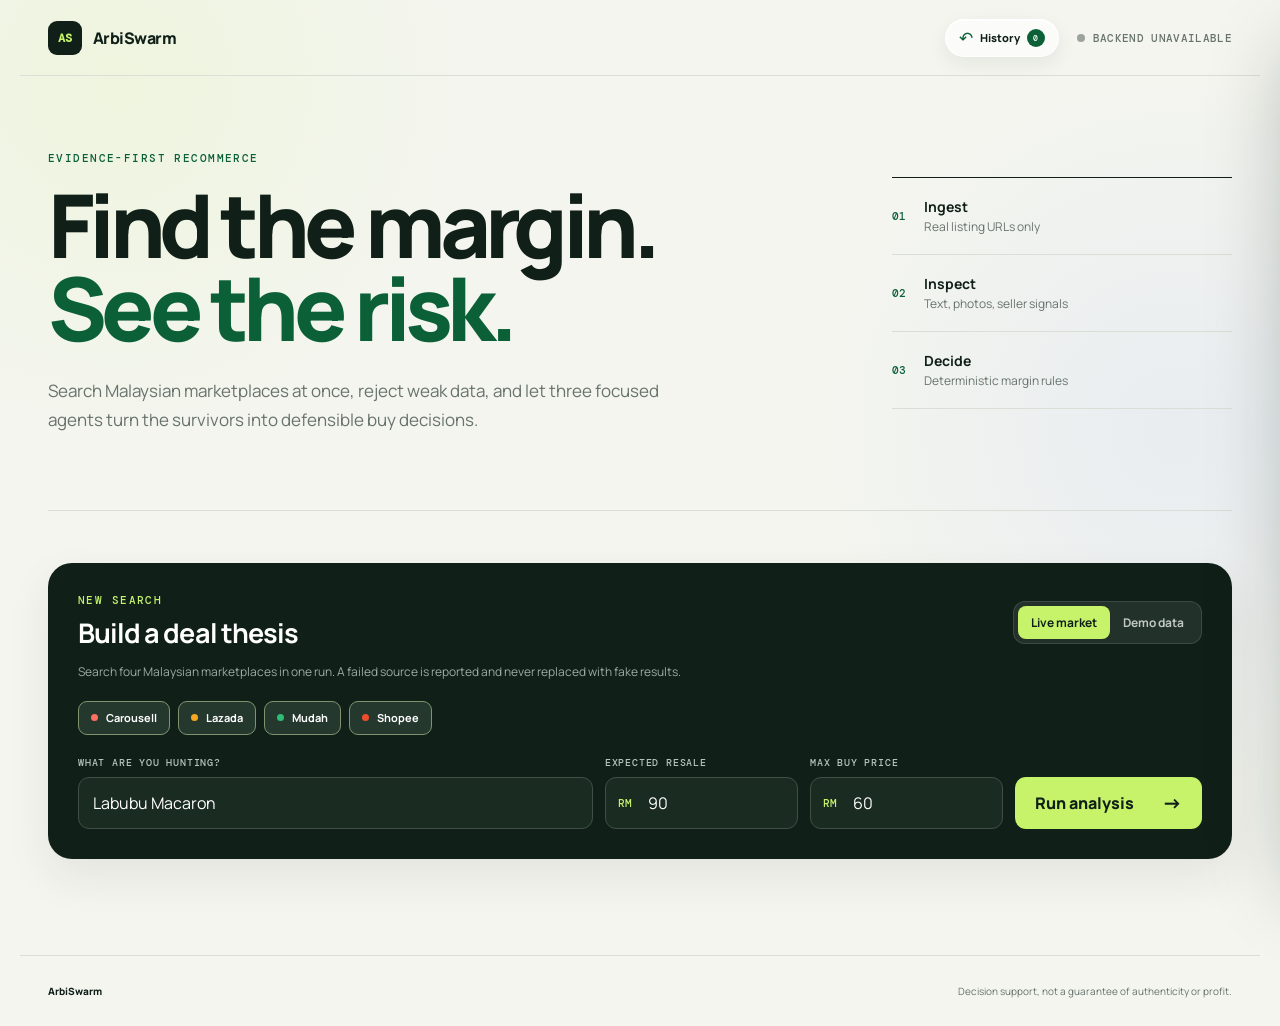
==== static/index.html @ 0cae234c "UPDATE" ====
<!doctype html>
<html lang="en">
<head>
  <meta charset="utf-8">
  <meta name="viewport" content="width=device-width, initial-scale=1">
  <meta name="description" content="Evidence-first Malaysian marketplace arbitrage analysis.">
  <title>ArbiSwarm — Deal intelligence</title>
  <link rel="stylesheet" href="/static/style.css">
</head>
<body>
  <header class="topbar">
    <a class="brand" href="/" aria-label="ArbiSwarm home">
      <span class="brand-mark" aria-hidden="true">AS</span>
      <span>ArbiSwarm</span>
    </a>
    <div class="topbar-actions">
      <button id="historyBtn" class="history-button" type="button" aria-controls="historyDrawer" aria-expanded="false">
        <span class="history-icon" aria-hidden="true">↶</span>
        History
        <b id="historyCount" hidden>0</b>
      </button>
      <div class="system-state" id="systemState">
        <span class="state-dot"></span>
        <span>Checking system</span>
      </div>
    </div>
  </header>

  <main>
    <section class="hero">
      <div class="hero-copy">
        <p class="eyebrow">EVIDENCE-FIRST RECOMMERCE</p>
        <h1>Find the margin.<br><span>See the risk.</span></h1>
        <p class="hero-text">Search Malaysian marketplaces at once, reject weak data, and let three focused agents turn the survivors into defensible buy decisions.</p>
      </div>
      <ol class="pipeline" aria-label="Analysis pipeline">
        <li><span>01</span><div><strong>Ingest</strong><small>Real listing URLs only</small></div></li>
        <li><span>02</span><div><strong>Inspect</strong><small>Text, photos, seller signals</small></div></li>
        <li><span>03</span><div><strong>Decide</strong><small>Deterministic margin rules</small></div></li>
      </ol>
    </section>

    <section class="search-shell" aria-labelledby="searchTitle">
      <div class="search-heading">
        <div>
          <p class="section-label">NEW SEARCH</p>
          <h2 id="searchTitle">Build a deal thesis</h2>
        </div>
        <div class="source-switch" role="radiogroup" aria-label="Data source">
          <label><input type="radio" name="sourceMode" value="live" checked><span>Live market</span></label>
          <label><input type="radio" name="sourceMode" value="demo"><span>Demo data</span></label>
        </div>
      </div>

      <p id="sourceNote" class="source-note">Search four Malaysian marketplaces in one run. A failed source is reported and never replaced with fake results.</p>

      <div id="marketplacePicker" class="marketplace-picker" aria-label="Marketplaces to search">
        <label><input type="checkbox" name="marketplace" value="carousell" checked><span><i class="market-dot carousell"></i>Carousell</span></label>
        <label><input type="checkbox" name="marketplace" value="lazada" checked><span><i class="market-dot lazada"></i>Lazada</span></label>
        <label><input type="checkbox" name="marketplace" value="mudah" checked><span><i class="market-dot mudah"></i>Mudah</span></label>
        <label><input type="checkbox" name="marketplace" value="shopee" checked><span><i class="market-dot shopee"></i>Shopee</span></label>
      </div>

      <form id="searchForm" class="search-form">
        <label class="field field-query">
          <span>What are you hunting?</span>
          <input id="query" name="query" type="search" value="Labubu Macaron" placeholder="e.g. Sony WH-1000XM5" minlength="2" maxlength="120" required autocomplete="off">
        </label>
        <label class="field">
          <span>Expected resale</span>
          <div class="money-input"><b>RM</b><input id="resale" name="resale" type="number" value="90" min="1" step="1" required></div>
        </label>
        <label class="field">
          <span>Max buy price</span>
          <div class="money-input"><b>RM</b><input id="maxPrice" name="maxPrice" type="number" value="60" min="1" step="1"></div>
        </label>
        <button id="startBtn" class="primary-button" type="submit">
          <span>Run analysis</span><i aria-hidden="true">→</i>
        </button>
      </form>
    </section>

    <section id="runPanel" class="run-panel" hidden aria-live="polite">
      <div class="run-copy">
        <span class="loader" aria-hidden="true"></span>
        <div><strong id="runTitle">Searching the market</strong><p id="runText">Verifying listing sources before analysis.</p></div>
      </div>
      <div class="run-track"><span id="runProgress"></span></div>
    </section>

    <section id="errorPanel" class="error-panel" hidden role="alert">
      <div><span class="error-icon">!</span></div>
      <div><strong id="errorTitle">Search could not run</strong><p id="errorText"></p></div>
      <button id="useDemoBtn" type="button">Try demo data</button>
    </section>

    <section id="sourceWarnings" class="source-warnings" hidden aria-live="polite">
      <strong>Some marketplaces could not be searched</strong>
      <ul id="sourceWarningList"></ul>
    </section>

    <section id="summary" class="summary" hidden aria-label="Search summary">
      <article><small>SOURCE RESULTS</small><strong id="totalMetric">0</strong></article>
      <article><small>ANALYZED</small><strong id="keptMetric">0</strong></article>
      <article><small>BUY SIGNALS</small><strong id="buyMetric">0</strong></article>
      <article><small>BEST PROFIT</small><strong id="profitMetric">—</strong></article>
    </section>

    <section id="resultsSection" class="results-section" hidden>
      <div class="results-heading">
        <div><p class="section-label">SWARM OUTPUT</p><h2 id="resultsTitle">Decision queue</h2></div>
        <p id="resultsMeta"></p>
      </div>
      <div id="results" class="results-grid"></div>
      <details id="discardedPanel" class="discarded" hidden>
        <summary><span id="discardedCount">0 listings filtered out</span><i>View reasons</i></summary>
        <ul id="discardedList"></ul>
      </details>
    </section>
  </main>

  <div id="historyScrim" class="history-scrim" hidden></div>
  <aside id="historyDrawer" class="history-drawer" aria-hidden="true" aria-labelledby="historyTitle" inert>
    <div class="history-header">
      <div>
        <p class="section-label">LOCAL SNAPSHOTS</p>
        <h2 id="historyTitle">Search history</h2>
      </div>
      <button id="closeHistoryBtn" class="icon-button" type="button" aria-label="Close history">×</button>
    </div>
    <p class="history-intro">Open a saved analysis instantly. No marketplace request or AI call is made.</p>
    <div id="historyList" class="history-list"></div>
    <div id="historyEmpty" class="history-empty">
      <span aria-hidden="true">↶</span>
      <strong>No saved searches yet</strong>
      <p>Your successful analyses will appear here.</p>
    </div>
    <button id="clearHistoryBtn" class="clear-history" type="button" hidden>Clear all history</button>
  </aside>

  <div id="toast" class="toast" role="status" aria-live="polite" hidden></div>

  <footer><span>ArbiSwarm</span><p>Decision support, not a guarantee of authenticity or profit.</p></footer>
  <script src="/static/app.js"></script>
</body>
</html>
---- static/style.css ----
@import url('https://fonts.googleapis.com/css2?family=DM+Mono:wght@400;500&family=Manrope:wght@400;500;600;700;800&display=swap');

:root {
  --ink: #102018;
  --muted: #67736c;
  --paper: #f4f5ef;
  --surface: #fcfdf8;
  --line: #d9ded7;
  --green: #0b6038;
  --green-soft: #dff2e6;
  --acid: #c7f36b;
  --red: #ad342b;
  --red-soft: #f6e5e1;
  --amber: #8a5a00;
  --shadow: 0 18px 45px rgba(21, 39, 29, .08);
  --sans: "Manrope", system-ui, sans-serif;
  --mono: "DM Mono", ui-monospace, monospace;
}

* { box-sizing: border-box; }
html { scroll-behavior: smooth; }
body { margin: 0; background: radial-gradient(circle at 9% 8%, rgba(199,243,107,.13), transparent 24%), radial-gradient(circle at 92% 42%, rgba(91,137,255,.08), transparent 27%), var(--paper); color: var(--ink); font-family: var(--sans); -webkit-font-smoothing: antialiased; }
button, input { font: inherit; }
button, a { -webkit-tap-highlight-color: transparent; }

.topbar { height: 76px; max-width: 1240px; margin: auto; padding: 0 28px; display: flex; align-items: center; justify-content: space-between; border-bottom: 1px solid var(--line); }
.brand { color: var(--ink); text-decoration: none; font-weight: 800; letter-spacing: -.035em; display: flex; align-items: center; gap: 11px; }
.brand-mark { width: 34px; height: 34px; border-radius: 9px; display: grid; place-items: center; background: var(--ink); color: var(--acid); font-family: var(--mono); font-size: 12px; letter-spacing: -.04em; }
.topbar-actions { display: flex; align-items: center; gap: 18px; }
.history-button { display: flex; align-items: center; gap: 7px; border: 1px solid rgba(255,255,255,.85); background: rgba(255,255,255,.64); color: var(--ink); border-radius: 999px; min-height: 38px; padding: 0 13px; font-size: 11px; font-weight: 800; cursor: pointer; box-shadow: inset 0 1px 0 white, 0 7px 20px rgba(16,32,24,.07); backdrop-filter: blur(18px) saturate(160%); transition: border-color .16s ease, transform .16s ease; }
.history-button:hover { border-color: #9eaaa1; transform: translateY(-1px); }
.history-icon { font: 500 17px var(--mono); color: var(--green); }
.history-button b { min-width: 18px; height: 18px; padding: 0 5px; display: grid; place-items: center; border-radius: 99px; background: var(--green); color: white; font: 500 8px var(--mono); }
.system-state { display: flex; align-items: center; gap: 8px; color: var(--muted); font: 500 11px var(--mono); letter-spacing: .03em; text-transform: uppercase; }
.state-dot { width: 8px; height: 8px; border-radius: 50%; background: #9ca29e; }
.system-state.online .state-dot { background: #39a965; box-shadow: 0 0 0 4px rgba(57,169,101,.12); }

main { max-width: 1240px; margin: auto; padding: 0 28px 96px; }
.hero { min-height: 435px; display: grid; grid-template-columns: minmax(0, 1.4fr) minmax(340px, .6fr); gap: 70px; align-items: center; border-bottom: 1px solid var(--line); }
.eyebrow, .section-label { color: var(--green); font: 500 11px var(--mono); letter-spacing: .13em; margin: 0 0 18px; }
.hero h1 { font-size: clamp(52px, 7vw, 88px); line-height: .94; letter-spacing: -.065em; margin: 0; font-weight: 800; }
.hero h1 span { color: var(--green); }
.hero-text { color: var(--muted); font-size: 17px; line-height: 1.7; max-width: 640px; margin: 28px 0 0; }
.pipeline { list-style: none; padding: 0; margin: 0; border-top: 1px solid var(--ink); }
.pipeline li { display: flex; gap: 18px; align-items: center; padding: 19px 0; border-bottom: 1px solid var(--line); }
.pipeline li > span { color: var(--green); font: 500 11px var(--mono); }
.pipeline strong, .pipeline small { display: block; }
.pipeline strong { font-size: 14px; }
.pipeline small { color: var(--muted); margin-top: 2px; font-size: 12px; }

.search-shell { margin: 52px 0 0; background: var(--ink); color: white; border-radius: 24px; padding: 30px; box-shadow: var(--shadow); }
.search-heading { display: flex; align-items: center; justify-content: space-between; gap: 24px; }
.search-heading h2, .results-heading h2 { font-size: 27px; margin: 0; letter-spacing: -.035em; }
.search-heading .section-label { color: var(--acid); margin-bottom: 7px; }
.source-switch { display: inline-flex; padding: 4px; background: rgba(255,255,255,.08); border: 1px solid rgba(255,255,255,.12); border-radius: 12px; }
.source-switch label { cursor: pointer; }
.source-switch input { position: absolute; opacity: 0; }
.source-switch span { display: block; padding: 8px 13px; border-radius: 8px; color: #bfc8c2; font-size: 12px; font-weight: 700; }
.source-switch input:checked + span { color: var(--ink); background: var(--acid); }
.source-note { color: #9eaaa3; font-size: 12px; line-height: 1.55; max-width: 760px; margin: 12px 0 23px; }
.marketplace-picker { display: flex; flex-wrap: wrap; gap: 8px; margin: -4px 0 21px; }
.marketplace-picker[hidden] { display: none; }
.marketplace-picker label { cursor: pointer; }
.marketplace-picker input { position: absolute; opacity: 0; }
.marketplace-picker span { display: flex; align-items: center; gap: 8px; min-height: 34px; padding: 0 12px; border: 1px solid #405047; border-radius: 9px; color: #92a198; font-size: 11px; font-weight: 700; transition: .16s ease; }
.marketplace-picker input:checked + span { color: white; border-color: #7f936e; background: #24382d; }
.market-dot { width: 7px; height: 7px; border-radius: 50%; background: #778279; }
.marketplace-picker input:checked + span .carousell { background: #ff6f61; }
.marketplace-picker input:checked + span .lazada { background: #f5a623; }
.marketplace-picker input:checked + span .mudah { background: #2ebd77; }
.marketplace-picker input:checked + span .shopee { background: #ee4d2d; }
.search-form { display: grid; grid-template-columns: minmax(250px, 2fr) minmax(150px, .75fr) minmax(150px, .75fr) auto; gap: 12px; align-items: end; }
.field { display: grid; gap: 8px; }
.field > span { color: #b9c3bd; font: 500 10px var(--mono); letter-spacing: .08em; text-transform: uppercase; }
.field input { width: 100%; height: 52px; border: 1px solid #405047; border-radius: 11px; background: #1a2b22; color: white; padding: 0 14px; outline: none; transition: .18s ease; }
.field input:focus { border-color: var(--acid); box-shadow: 0 0 0 3px rgba(199,243,107,.12); }
.field input::placeholder { color: #718078; }
.money-input { position: relative; }
.money-input b { position: absolute; left: 13px; top: 50%; transform: translateY(-50%); font: 500 11px var(--mono); color: var(--acid); }
.money-input input { padding-left: 42px; }
.primary-button { height: 52px; padding: 0 20px; border: 0; border-radius: 11px; background: var(--acid); color: var(--ink); font-weight: 800; cursor: pointer; display: flex; align-items: center; gap: 28px; white-space: nowrap; transition: transform .16s ease, background .16s ease; }
.primary-button:hover { background: #d4ff7a; transform: translateY(-1px); }
.primary-button:disabled { opacity: .55; cursor: wait; transform: none; }
.primary-button i { font-size: 20px; font-style: normal; }

.run-panel, .error-panel { margin-top: 18px; border-radius: 16px; }
.run-panel { background: var(--surface); border: 1px solid var(--line); padding: 20px 22px 0; overflow: hidden; }
.run-copy { display: flex; align-items: center; gap: 14px; }
.run-copy strong { font-size: 14px; }
.run-copy p { margin: 3px 0 15px; color: var(--muted); font-size: 12px; }
.loader { width: 17px; height: 17px; border: 2px solid var(--line); border-top-color: var(--green); border-radius: 50%; animation: spin .75s linear infinite; }
.run-track { height: 3px; background: #e7eae4; margin: 0 -22px; }
.run-track span { height: 100%; width: 10%; display: block; background: var(--green); transition: width .45s ease; }
@keyframes spin { to { transform: rotate(360deg); } }
.error-panel { display: grid; grid-template-columns: auto 1fr auto; gap: 15px; align-items: center; padding: 20px; border: 1px solid #e7bdb5; background: var(--red-soft); }
.error-panel[hidden], .run-panel[hidden], .summary[hidden], .results-section[hidden], .discarded[hidden] { display: none; }
.error-icon { width: 29px; height: 29px; display: grid; place-items: center; border-radius: 50%; background: var(--red); color: white; font-weight: 800; }
.error-panel strong { color: #78251e; font-size: 14px; }
.error-panel p { margin: 3px 0 0; color: #86534e; font-size: 12px; line-height: 1.5; }
.error-panel button { border: 1px solid #bf7169; background: transparent; border-radius: 9px; padding: 9px 12px; color: #78251e; font-size: 11px; font-weight: 800; cursor: pointer; }
.source-warnings { margin-top: 14px; padding: 15px 18px; border: 1px solid #e5d29c; background: #faf3df; border-radius: 12px; color: #684b0c; }
.source-warnings[hidden] { display: none; }
.source-warnings strong { font-size: 11px; }
.source-warnings ul { margin: 7px 0 0; padding-left: 18px; font-size: 10px; line-height: 1.6; }

.summary { scroll-margin-top: 20px; margin: 44px 0 0; display: grid; grid-template-columns: repeat(4, 1fr); border: 1px solid var(--line); border-radius: 18px; background: var(--surface); overflow: hidden; }
.summary article { padding: 23px 25px; border-right: 1px solid var(--line); }
.summary article:last-child { border: 0; }
.summary small { display: block; color: var(--muted); font: 500 9px var(--mono); letter-spacing: .1em; }
.summary strong { display: block; margin-top: 7px; font-size: 26px; letter-spacing: -.04em; }

.results-section { margin-top: 54px; }
.results-heading { display: flex; justify-content: space-between; align-items: end; margin-bottom: 21px; }
.results-heading .section-label { margin-bottom: 7px; }
.results-heading > p { color: var(--muted); font: 400 11px var(--mono); }
.results-grid { display: grid; grid-template-columns: repeat(2, minmax(0, 1fr)); align-items: stretch; gap: 22px; }
.deal-card { --market: #617069; --market-dark: #334139; --market-soft: #f8faf7; --market-deep: #16221b; --market-glow: rgba(97,112,105,.08); position: relative; isolation: isolate; display: flex; flex-direction: column; min-width: 0; border: 1px solid rgba(255,255,255,.9); background: rgba(250,252,248,.88); border-radius: 30px; overflow: hidden; box-shadow: inset 0 1px 0 white, 0 18px 48px rgba(16,32,24,.09), 0 3px 10px var(--market-glow); backdrop-filter: blur(22px) saturate(140%); opacity: 0; animation: reveal .45s cubic-bezier(.16,1,.3,1) var(--delay) forwards; }
.deal-card::before { content: ""; position: absolute; z-index: -1; width: 270px; height: 270px; right: -125px; top: 140px; border-radius: 50%; background: var(--market); opacity: .055; filter: blur(24px); }
.deal-card.market-carousell { --market: #ff5a5f; --market-dark: #9f2f35; --market-soft: #fff9f8; --market-deep: #7b282d; --market-glow: rgba(255,90,95,.08); }
.deal-card.market-lazada { --market: #f7277a; --market-dark: #32156f; --market-soft: #faf8ff; --market-deep: #171b72; --market-glow: rgba(78,39,150,.09); }
.deal-card.market-mudah { --market: #00a651; --market-dark: #006a37; --market-soft: #f6fcf8; --market-deep: #075f37; --market-glow: rgba(0,166,81,.08); }
.deal-card.market-shopee { --market: #ee4d2d; --market-dark: #b92e15; --market-soft: #fff9f7; --market-deep: #a43620; --market-glow: rgba(238,77,45,.08); }
@keyframes reveal { from { opacity: 0; transform: translateY(12px); } to { opacity: 1; transform: none; } }
.deal-card.buy { box-shadow: inset 0 1px 0 white, 0 20px 52px rgba(16,32,24,.1), 0 3px 12px var(--market-glow); }
.deal-image { flex: 0 0 210px; height: 210px; position: relative; background: #dfe5de; overflow: hidden; }
.deal-image::after { content: ""; position: absolute; inset: auto 0 0; height: 48px; background: linear-gradient(transparent, rgba(10,20,15,.16)); pointer-events: none; }
.deal-image > img, .image-placeholder { width: 100%; height: 100%; object-fit: cover; }
.image-placeholder { display: grid; place-items: center; background: repeating-linear-gradient(135deg,#e9ece6 0,#e9ece6 12px,#e2e6df 12px,#e2e6df 24px); }
.image-placeholder span { width: 48px; height: 48px; display: grid; place-items: center; background: var(--ink); color: var(--acid); border-radius: 13px; font: 500 13px var(--mono); }
.source-badge { position: absolute; z-index: 1; top: 16px; left: 16px; min-width: 132px; background: rgba(255,255,255,.78); color: var(--ink); padding: 8px 10px 9px; border: 1px solid rgba(255,255,255,.9); border-radius: 16px; box-shadow: inset 0 1px 0 white, 0 8px 24px rgba(16,32,24,.13); backdrop-filter: blur(24px) saturate(170%); }
.source-badge small { display: block; margin: 0 0 4px; color: #69746e; font: 500 7px var(--mono); letter-spacing: .12em; }
.source-badge img { display: block; width: auto; height: 24px; max-width: 116px; object-fit: contain; object-position: left center; }
.deal-body { flex: 1; display: flex; flex-direction: column; padding: 24px; background: radial-gradient(circle at 100% 0, var(--market-glow), transparent 38%), linear-gradient(180deg, var(--market-soft), rgba(250,252,248,.96)); }
.deal-topline { display: flex; justify-content: space-between; align-items: center; gap: 10px; }
.decision, .risk { font: 500 9px var(--mono); letter-spacing: .08em; text-transform: uppercase; }
.decision.positive { color: var(--green); }
.decision.negative { color: var(--red); }
.risk { padding: 7px 10px; border-radius: 99px; border: 1px solid rgba(255,255,255,.62); box-shadow: inset 0 1px 0 rgba(255,255,255,.7); }
.risk-low { background: var(--green-soft); color: var(--green); }
.risk-medium { background: #f4ecd4; color: var(--amber); }
.risk-high { background: var(--red-soft); color: var(--red); }
.deal-card h3 { margin: 15px 0 6px; font-size: 19px; line-height: 1.3; letter-spacing: -.035em; }
.seller-line { color: var(--muted); margin: 0; font-size: 11px; white-space: nowrap; overflow: hidden; text-overflow: ellipsis; }
.seller-line b { color: var(--market-dark); }
.economics { display: grid; grid-template-columns: repeat(3, 1fr); gap: 9px; margin: 21px 0 18px; padding: 0; border: 0; }
.economics > div { padding: 13px; border: 1px solid rgba(16,32,24,.055); border-radius: 15px; background: rgba(255,255,255,.56); box-shadow: inset 0 1px 0 white, 0 6px 16px rgba(16,32,24,.035); backdrop-filter: blur(16px); }
.economics small, .agent-strip small, .negotiation small { display: block; color: var(--muted); font: 500 8px var(--mono); letter-spacing: .08em; }
.economics strong { display: block; font-size: 16px; margin-top: 5px; letter-spacing: -.025em; }
.gain { color: var(--green); }
.loss { color: var(--red); }
.reasoning { font-size: 12px; line-height: 1.6; color: #455149; min-height: 0; margin: 0; padding: 3px 1px 17px; border-bottom: 1px solid rgba(16,32,24,.08); background: transparent; }
.evidence { display: flex; flex-wrap: wrap; gap: 6px; margin-top: 13px; }
.evidence span { padding: 5px 7px; border-radius: 6px; background: #ecefe9; color: #526057; font-size: 9px; }
.agent-strip { display: grid; grid-template-columns: repeat(3,1fr); gap: 0; margin-top: 17px; padding: 14px; border: 1px solid rgba(16,32,24,.055); border-radius: 17px; background: rgba(255,255,255,.45); box-shadow: inset 0 1px 0 rgba(255,255,255,.9); backdrop-filter: blur(14px); }
.agent-strip div { min-width: 0; }
.agent-strip div + div { border-left: 1px solid rgba(16,32,24,.07); padding-left: 12px; }
.agent-strip small { color: var(--muted); }
.agent-strip strong { color: var(--ink); display: block; margin-top: 5px; font-size: 9px; white-space: nowrap; overflow: hidden; text-overflow: ellipsis; }
.negotiation { display: flex; justify-content: space-between; gap: 14px; align-items: center; background: color-mix(in srgb, var(--market-soft) 76%, white); border: 1px solid rgba(16,32,24,.055); border-left: 3px solid var(--market); border-radius: 17px; margin-top: 15px; padding: 14px; box-shadow: inset 0 1px 0 white; backdrop-filter: blur(14px); }
.negotiation p { margin: 5px 0 0; color: var(--market-dark); font-size: 11px; line-height: 1.45; }
.copy-button { border: 1px solid color-mix(in srgb, var(--market) 65%, white); background: rgba(255,255,255,.55); color: var(--market-dark); border-radius: 999px; padding: 8px 12px; font-size: 9px; font-weight: 800; cursor: pointer; }
.deal-actions { display: flex; justify-content: space-between; align-items: center; gap: 15px; margin-top: auto; padding-top: 18px; }
.deal-actions a { display: inline-flex; align-items: center; min-height: 35px; padding: 0 13px; border-radius: 999px; color: white; background: var(--market-deep); box-shadow: 0 8px 18px var(--market-glow); font-size: 10px; font-weight: 800; text-decoration: none; }
.deal-actions a:hover { text-decoration: underline; }
.deal-actions > span { color: var(--muted); font-size: 9px; }

.empty-state { grid-column: 1 / -1; text-align: center; padding: 64px 20px; border: 1px dashed #bec7bf; border-radius: 18px; }
.empty-state > span { display: inline-grid; place-items: center; width: 56px; height: 56px; border-radius: 50%; background: #e4e8e1; color: var(--muted); font: 500 17px var(--mono); }
.empty-state h3 { font-size: 19px; margin: 16px 0 5px; }
.empty-state p { color: var(--muted); font-size: 12px; }
.discarded { margin-top: 18px; border: 1px solid var(--line); background: var(--surface); border-radius: 13px; overflow: hidden; }
.discarded summary { list-style: none; cursor: pointer; padding: 15px 17px; display: flex; justify-content: space-between; font-size: 11px; font-weight: 700; }
.discarded summary::-webkit-details-marker { display: none; }
.discarded summary i { font-style: normal; color: var(--green); }
.discarded ul { list-style: none; padding: 0; margin: 0; border-top: 1px solid var(--line); }
.discarded li { display: flex; justify-content: space-between; gap: 20px; padding: 12px 17px; border-bottom: 1px solid var(--line); font-size: 10px; }
.discarded li:last-child { border: 0; }
.discarded li span { color: var(--muted); text-align: right; }

footer { max-width: 1240px; margin: 0 auto; padding: 28px; border-top: 1px solid var(--line); display: flex; justify-content: space-between; color: var(--muted); font-size: 10px; }
footer span { color: var(--ink); font-weight: 800; }
footer p { margin: 0; }

.history-scrim { position: fixed; inset: 0; z-index: 50; background: linear-gradient(90deg, rgba(7,17,12,.58), rgba(7,17,12,.24)); opacity: 0; transition: opacity .2s ease; backdrop-filter: blur(7px) saturate(120%); }
.history-scrim.visible { opacity: 1; }
.history-drawer { position: fixed; z-index: 51; top: 16px; right: 16px; bottom: 16px; width: min(480px, calc(100vw - 32px)); height: auto; padding: 28px; background: linear-gradient(145deg, rgba(255,255,255,.82), rgba(244,248,241,.7)); border: 1px solid rgba(255,255,255,.88); border-radius: 34px; box-shadow: inset 0 1px 0 white, -28px 18px 80px rgba(7,22,14,.25), 0 2px 10px rgba(7,22,14,.12); backdrop-filter: blur(34px) saturate(180%); transform: translateX(calc(100% + 40px)) scale(.98); transform-origin: right center; transition: transform .34s cubic-bezier(.16,1,.3,1); overflow-y: auto; }
.history-drawer.open { transform: translateX(0); }
.drawer-open { overflow: hidden; }
.history-header { display: flex; justify-content: space-between; gap: 20px; align-items: flex-start; }
.history-header .section-label { margin-bottom: 7px; }
.history-header h2 { margin: 0; font-size: 30px; letter-spacing: -.05em; }
.icon-button { width: 44px; height: 44px; border: 1px solid rgba(255,255,255,.92); border-radius: 50%; background: rgba(255,255,255,.62); color: var(--ink); box-shadow: inset 0 1px 0 white, 0 8px 22px rgba(16,32,24,.09); backdrop-filter: blur(16px); font-size: 25px; line-height: 1; cursor: pointer; }
.history-intro { margin: 18px 0 24px; padding: 13px 15px; color: #536159; font-size: 11px; line-height: 1.55; border-radius: 17px; background: rgba(255,255,255,.45); border: 1px solid rgba(255,255,255,.68); }
.history-list { display: grid; gap: 13px; }
.history-item { position: relative; overflow: hidden; width: 100%; padding: 18px; border: 1px solid rgba(255,255,255,.9); border-radius: 23px; background: linear-gradient(145deg, rgba(255,255,255,.76), rgba(238,246,239,.58)); color: var(--ink); text-align: left; cursor: pointer; box-shadow: inset 0 1px 0 white, 0 12px 28px rgba(16,32,24,.08); backdrop-filter: blur(18px) saturate(160%); transition: border-color .16s ease, transform .16s ease, box-shadow .16s ease; }
.history-item::after { content: ""; position: absolute; width: 90px; height: 90px; right: -38px; bottom: -48px; border-radius: 50%; background: var(--acid); opacity: .19; filter: blur(5px); }
.history-item:hover { border-color: rgba(125,165,138,.72); transform: translateY(-2px) scale(1.005); box-shadow: inset 0 1px 0 white, 0 16px 34px rgba(16,32,24,.11); }
.history-item span { display: flex; }
.history-item-top { justify-content: space-between; align-items: start; gap: 14px; }
.history-item-top strong { font-size: 13px; line-height: 1.35; }
.history-item-top time { flex: 0 0 auto; color: var(--muted); font: 400 8px var(--mono); }
.history-item-markets { margin-top: 8px; color: var(--green); font: 500 8px var(--mono); letter-spacing: .06em; text-transform: uppercase; }
.history-item-stats { align-items: center; gap: 6px; margin-top: 13px; }
.history-item-stats b { padding: 6px 8px; border: 1px solid rgba(255,255,255,.65); border-radius: 999px; background: rgba(236,241,235,.72); color: #536058; font-size: 8px; }
.history-item-stats em { margin-left: auto; color: var(--green); font-size: 9px; font-style: normal; font-weight: 800; }
.history-empty { padding: 58px 20px; text-align: center; border: 1px solid rgba(255,255,255,.75); border-radius: 24px; background: rgba(255,255,255,.36); box-shadow: inset 0 1px 0 white; }
.history-empty[hidden] { display: none; }
.history-empty > span { display: grid; place-items: center; width: 45px; height: 45px; margin: 0 auto 13px; border-radius: 50%; background: #e9ede7; color: var(--green); font: 500 20px var(--mono); }
.history-empty strong { font-size: 13px; }
.history-empty p { margin: 5px 0 0; color: var(--muted); font-size: 10px; }
.clear-history { display: block; width: fit-content; margin: 20px auto 0; padding: 9px 14px; border: 1px solid rgba(173,52,43,.16); border-radius: 999px; background: rgba(255,255,255,.38); color: #8d4b46; font-size: 10px; font-weight: 700; cursor: pointer; }
.toast { position: fixed; z-index: 60; left: 50%; bottom: 28px; max-width: calc(100vw - 36px); padding: 11px 15px; border-radius: 9px; background: var(--ink); color: white; box-shadow: var(--shadow); font-size: 11px; font-weight: 700; opacity: 0; transform: translate(-50%, 10px); transition: opacity .18s ease, transform .18s ease; }
.toast.visible { opacity: 1; transform: translate(-50%, 0); }

@media (max-width: 900px) {
  .hero { grid-template-columns: 1fr; padding: 70px 0; gap: 50px; }
  .search-form { grid-template-columns: 1fr 1fr; }
  .field-query { grid-column: 1 / -1; }
  .primary-button { justify-content: space-between; }
}
@media (max-width: 680px) {
  .topbar, main { padding-left: 18px; padding-right: 18px; }
  .hero { min-height: 0; padding: 60px 0; }
  .hero h1 { font-size: 50px; }
  .system-state { display: none; }
  .topbar-actions { gap: 0; }
  .search-shell { margin-top: 30px; padding: 22px 18px; border-radius: 18px; }
  .search-heading { align-items: flex-start; flex-direction: column; }
  .search-form { grid-template-columns: 1fr; }
  .field-query { grid-column: auto; }
  .summary { grid-template-columns: 1fr 1fr; }
  .summary article:nth-child(2) { border-right: 0; }
  .summary article:nth-child(-n+2) { border-bottom: 1px solid var(--line); }
  .results-grid { grid-template-columns: 1fr; }
  .results-heading { align-items: flex-start; flex-direction: column; }
  .error-panel { grid-template-columns: auto 1fr; }
  .error-panel button { grid-column: 2; justify-self: start; }
  footer { display: block; padding-left: 18px; padding-right: 18px; }
  footer p { margin-top: 5px; }
  .history-drawer { padding: 24px 18px; }
}
@media (prefers-reduced-motion: reduce) {
  *, *::before, *::after { scroll-behavior: auto !important; animation: none !important; transition: none !important; }
  .deal-card { opacity: 1; }
}
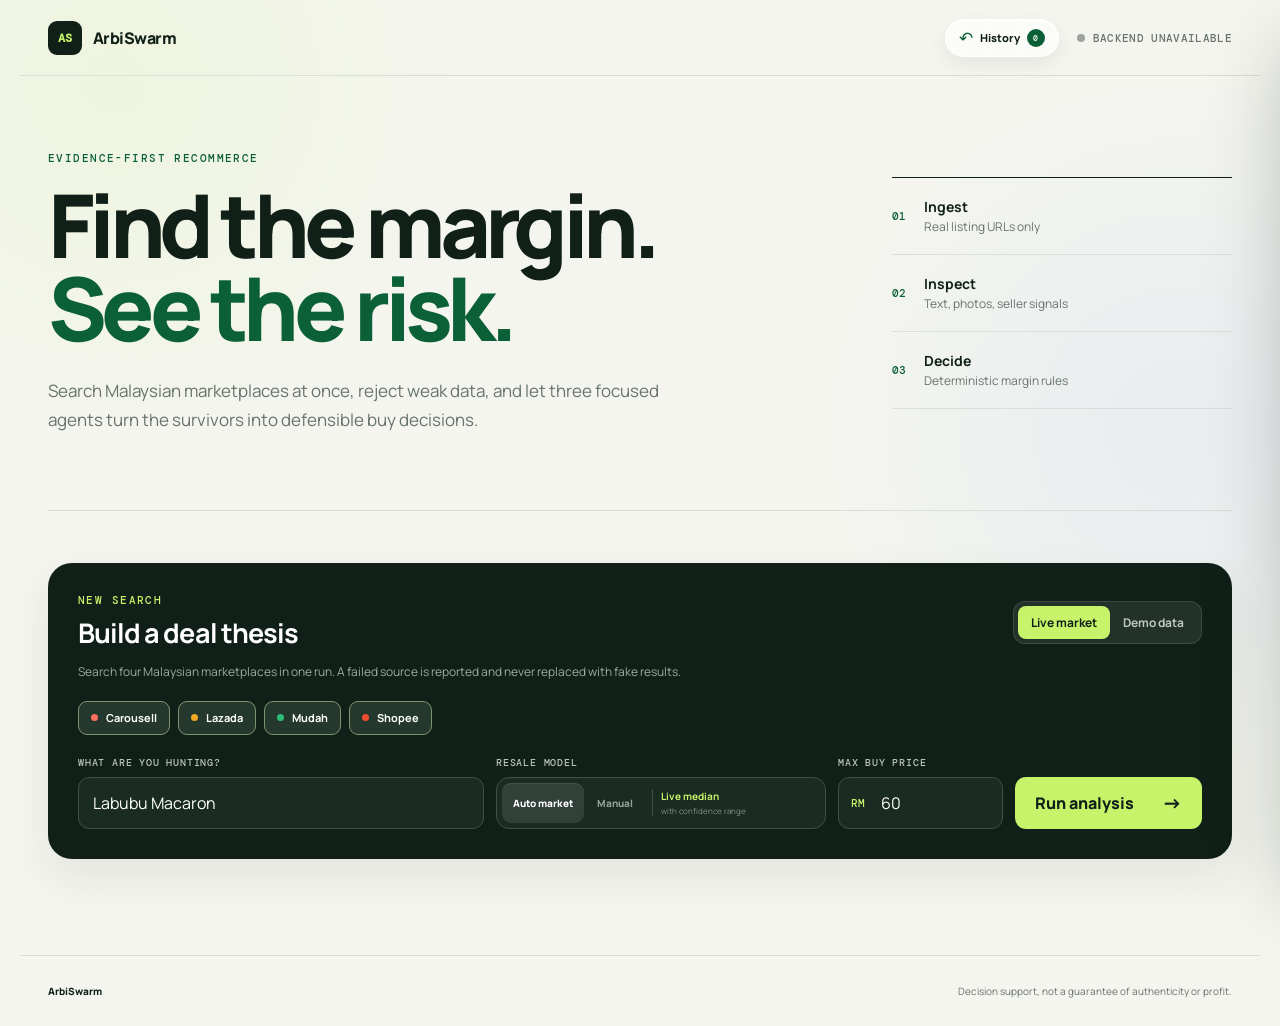
==== commit 4b14e945: "UPDATE" ====
--- a/static/index.html
+++ b/static/index.html
@@ -5,7 +5,7 @@
   <meta name="viewport" content="width=device-width, initial-scale=1">
   <meta name="description" content="Evidence-first Malaysian marketplace arbitrage analysis.">
   <title>ArbiSwarm — Deal intelligence</title>
-  <link rel="stylesheet" href="/static/style.css">
+  <link rel="stylesheet" href="/static/style.css?v=2.1.0">
 </head>
 <body>
   <header class="topbar">
@@ -66,10 +66,17 @@
           <span>What are you hunting?</span>
           <input id="query" name="query" type="search" value="Labubu Macaron" placeholder="e.g. Sony WH-1000XM5" minlength="2" maxlength="120" required autocomplete="off">
         </label>
-        <label class="field">
-          <span>Expected resale</span>
-          <div class="money-input"><b>RM</b><input id="resale" name="resale" type="number" value="90" min="1" step="1" required></div>
-        </label>
+        <div class="field resale-field">
+          <span>Resale model</span>
+          <div class="pricing-control">
+            <div class="pricing-switch" role="radiogroup" aria-label="Resale pricing mode">
+              <label><input type="radio" name="pricingMode" value="auto" checked><span>Auto market</span></label>
+              <label><input type="radio" name="pricingMode" value="manual"><span>Manual</span></label>
+            </div>
+            <div id="autoResaleState" class="auto-resale-state"><b>Live median</b><small>with confidence range</small></div>
+            <div id="manualResaleWrap" class="money-input" hidden><b>RM</b><input id="resale" name="resale" type="number" value="90" min="1" step="1"></div>
+          </div>
+        </div>
         <label class="field">
           <span>Max buy price</span>
           <div class="money-input"><b>RM</b><input id="maxPrice" name="maxPrice" type="number" value="60" min="1" step="1"></div>
@@ -81,11 +88,16 @@
     </section>
 
     <section id="runPanel" class="run-panel" hidden aria-live="polite">
-      <div class="run-copy">
-        <span class="loader" aria-hidden="true"></span>
-        <div><strong id="runTitle">Searching the market</strong><p id="runText">Verifying listing sources before analysis.</p></div>
+      <div class="scan-orb" aria-hidden="true"><i></i><i></i><i></i><b>AS</b></div>
+      <div class="run-content">
+        <p class="run-kicker"><span></span> LIVE MARKET INTELLIGENCE</p>
+        <div class="run-copy">
+          <div><strong id="runTitle">Opening marketplace channels</strong><p id="runText">Preparing verified source connections.</p></div>
+          <b id="runPercent" class="run-percent">12%</b>
+        </div>
+        <div id="runLog" class="run-log" aria-hidden="true"></div>
+        <div class="run-track"><span id="runProgress"></span></div>
       </div>
-      <div class="run-track"><span id="runProgress"></span></div>
     </section>
 
     <section id="errorPanel" class="error-panel" hidden role="alert">
@@ -109,8 +121,9 @@
     <section id="resultsSection" class="results-section" hidden>
       <div class="results-heading">
         <div><p class="section-label">SWARM OUTPUT</p><h2 id="resultsTitle">Decision queue</h2></div>
-        <p id="resultsMeta"></p>
+        <div class="results-heading-actions"><p id="resultsMeta"></p><button id="watchSearchBtn" class="watch-button" type="button">＋ Watch this search</button></div>
       </div>
+      <div id="sourceBar" class="source-bar" aria-label="Marketplace freshness"></div>
       <div id="results" class="results-grid"></div>
       <details id="discardedPanel" class="discarded" hidden>
         <summary><span id="discardedCount">0 listings filtered out</span><i>View reasons</i></summary>
@@ -128,19 +141,35 @@
       </div>
       <button id="closeHistoryBtn" class="icon-button" type="button" aria-label="Close history">×</button>
     </div>
-    <p class="history-intro">Open a saved analysis instantly. No marketplace request or AI call is made.</p>
-    <div id="historyList" class="history-list"></div>
-    <div id="historyEmpty" class="history-empty">
-      <span aria-hidden="true">↶</span>
-      <strong>No saved searches yet</strong>
-      <p>Your successful analyses will appear here.</p>
+    <div class="saved-tabs" role="tablist" aria-label="Saved items">
+      <button class="saved-tab active" type="button" data-saved-tab="history">History</button>
+      <button class="saved-tab" type="button" data-saved-tab="watchlists">Watchlists <b id="watchCount" hidden>0</b></button>
     </div>
-    <button id="clearHistoryBtn" class="clear-history" type="button" hidden>Clear all history</button>
+    <section id="historyPane" class="saved-pane">
+      <p class="history-intro">Open a saved analysis instantly. No marketplace request or AI call is made.</p>
+      <div id="historyList" class="history-list"></div>
+      <div id="historyEmpty" class="history-empty">
+        <span aria-hidden="true">↶</span>
+        <strong>No saved searches yet</strong>
+        <p>Your successful analyses will appear here.</p>
+      </div>
+      <button id="clearHistoryBtn" class="clear-history" type="button" hidden>Clear all history</button>
+    </section>
+    <section id="watchlistsPane" class="saved-pane" hidden>
+      <p class="history-intro">Run a saved market scan again and get an in-app alert when the best price drops or a new buy signal appears.</p>
+      <button id="addCurrentWatchBtn" class="add-watch-button" type="button">＋ Watch current search</button>
+      <div id="watchlistList" class="history-list"></div>
+      <div id="watchlistEmpty" class="history-empty">
+        <span aria-hidden="true">◎</span>
+        <strong>No watchlists yet</strong>
+        <p>Run an analysis, then save it as a watchlist.</p>
+      </div>
+    </section>
   </aside>
 
   <div id="toast" class="toast" role="status" aria-live="polite" hidden></div>
 
   <footer><span>ArbiSwarm</span><p>Decision support, not a guarantee of authenticity or profit.</p></footer>
-  <script src="/static/app.js"></script>
+  <script src="/static/app.js?v=2.1.0"></script>
 </body>
 </html>
--- a/static/style.css
+++ b/static/style.css
@@ -69,7 +69,7 @@
 .marketplace-picker input:checked + span .lazada { background: #f5a623; }
 .marketplace-picker input:checked + span .mudah { background: #2ebd77; }
 .marketplace-picker input:checked + span .shopee { background: #ee4d2d; }
-.search-form { display: grid; grid-template-columns: minmax(250px, 2fr) minmax(150px, .75fr) minmax(150px, .75fr) auto; gap: 12px; align-items: end; }
+.search-form { display: grid; grid-template-columns: minmax(280px, 1.7fr) minmax(330px, 1.1fr) minmax(165px, .65fr) auto; gap: 12px; align-items: end; }
 .field { display: grid; gap: 8px; }
 .field > span { color: #b9c3bd; font: 500 10px var(--mono); letter-spacing: .08em; text-transform: uppercase; }
 .field input { width: 100%; height: 52px; border: 1px solid #405047; border-radius: 11px; background: #1a2b22; color: white; padding: 0 14px; outline: none; transition: .18s ease; }
@@ -243,3 +243,150 @@
   *, *::before, *::after { scroll-behavior: auto !important; animation: none !important; transition: none !important; }
   .deal-card { opacity: 1; }
 }
+
+/* Intelligence board — soft glass surfaces with disciplined marketplace accents. */
+.pricing-control { min-height: 52px; display: flex; align-items: center; gap: 8px; padding: 5px; border: 1px solid #405047; border-radius: 13px; background: #1a2b22; }
+.pricing-switch { display: inline-flex; gap: 2px; flex: 0 0 auto; }
+.pricing-switch label { cursor: pointer; }
+.pricing-switch input { position: absolute; width: 1px; height: 1px; margin: 0; opacity: 0; clip-path: inset(50%); }
+.pricing-switch span { display: grid; place-items: center; min-height: 40px; padding: 0 11px; border-radius: 9px; color: #91a097; font-size: 10px; font-weight: 800; white-space: nowrap; transition: .18s ease; }
+.pricing-switch input:checked + span { background: rgba(255,255,255,.1); color: white; box-shadow: inset 0 1px 0 rgba(255,255,255,.09); }
+.auto-resale-state { min-width: 112px; padding: 0 8px; border-left: 1px solid #405047; }
+.auto-resale-state b, .auto-resale-state small { display: block; }
+.auto-resale-state b { color: var(--acid); font-size: 10px; }
+.auto-resale-state small { color: #819188; font-size: 8px; margin-top: 2px; }
+.pricing-control .money-input { flex: 1; min-width: 96px; }
+.pricing-control .money-input input { height: 40px; border: 0; background: transparent; }
+.pricing-control [hidden] { display: none; }
+
+.run-panel { position: relative; display: grid; grid-template-columns: 84px 1fr; gap: 20px; padding: 21px 24px 0; background: linear-gradient(135deg, rgba(255,255,255,.86), rgba(237,245,238,.76)); border: 1px solid rgba(255,255,255,.9); border-radius: 24px; box-shadow: inset 0 1px 0 white, 0 16px 40px rgba(16,32,24,.08); backdrop-filter: blur(28px) saturate(160%); }
+.scan-orb { width: 68px; height: 68px; position: relative; display: grid; place-items: center; margin-bottom: 21px; border: 1px solid rgba(11,96,56,.14); border-radius: 50%; background: radial-gradient(circle, rgba(199,243,107,.35), rgba(255,255,255,.4) 52%, rgba(11,96,56,.08)); box-shadow: inset 0 1px 0 white, 0 8px 22px rgba(11,96,56,.12); overflow: hidden; }
+.scan-orb::after { content: ""; position: absolute; inset: 50% 50% 0; width: 32px; height: 1px; transform-origin: left center; background: linear-gradient(90deg, rgba(11,96,56,.65), transparent); animation: radar 1.7s linear infinite; }
+.scan-orb i { position: absolute; border: 1px solid rgba(11,96,56,.16); border-radius: 50%; animation: pulse-ring 2s ease-out infinite; }
+.scan-orb i:nth-child(1) { inset: 11px; }
+.scan-orb i:nth-child(2) { inset: 19px; animation-delay: .22s; }
+.scan-orb i:nth-child(3) { width: 6px; height: 6px; right: 12px; top: 21px; background: var(--acid); border: 0; box-shadow: 0 0 0 5px rgba(199,243,107,.18); }
+.scan-orb b { position: relative; z-index: 2; color: var(--green); font: 500 10px var(--mono); }
+@keyframes radar { to { transform: rotate(360deg); } }
+@keyframes pulse-ring { 50% { border-color: rgba(11,96,56,.38); transform: scale(1.06); } }
+.run-content { min-width: 0; }
+.run-kicker { display: flex; align-items: center; gap: 7px; margin: 0 0 8px; color: var(--green); font: 500 8px var(--mono); letter-spacing: .12em; }
+.run-kicker span, .live-pulse { width: 6px; height: 6px; display: inline-block; border-radius: 50%; background: #28a45f; box-shadow: 0 0 0 4px rgba(40,164,95,.12); animation: beacon 1.25s ease-in-out infinite; }
+@keyframes beacon { 50% { box-shadow: 0 0 0 8px rgba(40,164,95,0); } }
+.run-copy { justify-content: space-between; align-items: start; }
+.run-copy strong { font-size: 16px; letter-spacing: -.02em; }
+.run-copy p { margin-bottom: 10px; }
+.run-percent { color: var(--green); font: 500 19px var(--mono); letter-spacing: -.04em; }
+.run-log { min-height: 17px; display: flex; align-items: center; gap: 16px; margin: 0 0 14px; white-space: nowrap; overflow: hidden; }
+.run-log span { color: #87938b; font: 400 8px var(--mono); }
+.run-log span i { margin-right: 5px; color: #54a875; font-style: normal; }
+.run-log span.active { color: var(--ink); }
+.run-log span.active i { color: var(--acid); text-shadow: 0 0 8px var(--green); }
+.run-track { grid-column: auto; margin: 0 -24px; }
+
+.results-heading-actions { display: flex; align-items: center; gap: 12px; }
+.results-heading-actions p { color: var(--muted); font: 400 9px var(--mono); }
+.watch-button { min-height: 36px; padding: 0 13px; border: 1px solid rgba(11,96,56,.16); border-radius: 999px; background: rgba(255,255,255,.64); color: var(--green); box-shadow: inset 0 1px 0 white, 0 8px 20px rgba(16,32,24,.05); font-size: 9px; font-weight: 800; cursor: pointer; backdrop-filter: blur(16px); }
+.source-bar { display: flex; flex-wrap: wrap; gap: 9px; margin: -5px 0 22px; }
+.source-chip { --market: #617069; display: flex; align-items: center; gap: 9px; min-width: 160px; padding: 9px 10px; border: 1px solid rgba(255,255,255,.85); border-radius: 17px; background: rgba(255,255,255,.58); box-shadow: inset 0 1px 0 white, 0 8px 20px rgba(16,32,24,.05); backdrop-filter: blur(18px) saturate(150%); }
+.source-chip.market-carousell { --market: #ff5a5f; }
+.source-chip.market-lazada { --market: #5b2c91; }
+.source-chip.market-mudah { --market: #00a651; }
+.source-chip.market-shopee { --market: #ee4d2d; }
+.source-chip > img { width: 66px; height: 18px; object-fit: contain; object-position: left; }
+.source-chip > span { flex: 1; min-width: 0; }
+.source-chip b, .source-chip small { display: block; }
+.source-chip b { color: var(--market); font-size: 9px; }
+.source-chip small { margin-top: 1px; color: var(--muted); font: 400 7px var(--mono); }
+.source-chip button { width: 29px; height: 29px; border: 1px solid rgba(16,32,24,.08); border-radius: 50%; background: rgba(255,255,255,.62); color: var(--market); cursor: pointer; }
+.source-chip button.spinning { animation: spin .7s linear infinite; }
+.source-chip.failed { opacity: .55; }
+
+.results-grid { display: grid; grid-template-columns: 1fr; gap: 25px; }
+.comparison-group { min-width: 0; padding: 16px; border: 1px solid rgba(255,255,255,.86); border-radius: 32px; background: linear-gradient(145deg, rgba(255,255,255,.58), rgba(234,241,235,.42)); box-shadow: inset 0 1px 0 white, 0 18px 50px rgba(16,32,24,.07); backdrop-filter: blur(26px) saturate(150%); opacity: 0; animation: reveal .48s cubic-bezier(.16,1,.3,1) var(--delay) forwards; }
+.comparison-header { display: flex; align-items: end; justify-content: space-between; gap: 24px; padding: 9px 10px 18px; }
+.comparison-header p { display: flex; align-items: center; gap: 8px; margin: 0 0 7px; color: var(--green); font: 500 8px var(--mono); letter-spacing: .12em; }
+.comparison-header h3 { max-width: 700px; margin: 0; font-size: 19px; line-height: 1.3; letter-spacing: -.035em; }
+.variant-row { display: flex; align-items: center; gap: 8px; margin-top: 9px; }
+.variant-row b { padding: 5px 8px; border-radius: 999px; background: rgba(11,96,56,.09); color: var(--green); font-size: 8px; }
+.variant-row span { color: var(--muted); font-size: 8px; }
+.market-range { flex: 0 0 auto; text-align: right; }
+.market-range small, .market-range span { display: block; color: var(--muted); font: 400 7px var(--mono); text-transform: uppercase; letter-spacing: .07em; }
+.market-range strong { display: block; margin: 4px 0; font-size: 18px; letter-spacing: -.04em; }
+.group-offers { display: grid; grid-template-columns: repeat(2, minmax(0, 1fr)); align-items: start; gap: 14px; }
+.group-offers:has(.deal-card:only-child) { grid-template-columns: minmax(0, 1fr); }
+.group-offers > .deal-card:last-child:nth-child(odd) { grid-column: 1 / -1; }
+.deal-card { border-radius: 24px; box-shadow: inset 0 1px 0 white, 0 12px 32px rgba(16,32,24,.07), 0 2px 8px var(--market-glow); }
+.deal-card::after { content: ""; position: absolute; inset: 0 auto 0 0; width: 3px; z-index: 4; background: linear-gradient(var(--market), transparent 42%); opacity: .8; }
+.deal-image { flex-basis: 185px; height: 185px; }
+.freshness-badge { position: absolute; right: 13px; bottom: 12px; z-index: 2; padding: 6px 8px; border: 1px solid rgba(255,255,255,.86); border-radius: 999px; background: rgba(15,28,21,.62); color: white; box-shadow: inset 0 1px 0 rgba(255,255,255,.18); backdrop-filter: blur(14px); font: 500 7px var(--mono); }
+.freshness-badge::first-letter { color: var(--acid); }
+.deal-body { padding: 21px; }
+.deal-card h3 { font-size: 17px; }
+.confidence-line { display: grid; grid-template-columns: 60px auto 1fr; align-items: center; gap: 7px; margin-top: 12px; }
+.confidence-line > span { height: 4px; overflow: hidden; border-radius: 99px; background: rgba(16,32,24,.1); }
+.confidence-line > span i { display: block; width: var(--score); height: 100%; border-radius: inherit; background: linear-gradient(90deg, var(--market), var(--green)); }
+.confidence-line b { font-size: 8px; }
+.confidence-line em { color: var(--muted); font: 400 7px var(--mono); font-style: normal; text-transform: uppercase; }
+.economics { grid-template-columns: repeat(4, 1fr); }
+.economics > div { min-width: 0; padding: 11px; }
+.economics strong { font-size: 14px; }
+.economics > div > span { display: block; margin-top: 2px; color: var(--muted); font-size: 7px; white-space: nowrap; overflow: hidden; text-overflow: ellipsis; }
+.deal-breakdown { margin-top: 14px; border: 1px solid rgba(16,32,24,.07); border-radius: 17px; background: rgba(255,255,255,.34); overflow: hidden; }
+.deal-breakdown summary { display: flex; align-items: center; justify-content: space-between; padding: 12px 14px; list-style: none; cursor: pointer; color: var(--ink); font-size: 9px; font-weight: 800; }
+.deal-breakdown summary::-webkit-details-marker { display: none; }
+.deal-breakdown summary i { color: var(--market-dark); font-size: 15px; font-style: normal; transition: transform .2s ease; }
+.deal-breakdown[open] summary i { transform: rotate(180deg); }
+.breakdown-body { padding: 0 14px 14px; }
+.formula { display: grid; grid-template-columns: 1fr auto 1fr auto 1fr auto 1fr; align-items: center; gap: 5px; padding: 11px; border-radius: 13px; background: rgba(255,255,255,.62); box-shadow: inset 0 1px 0 white; text-align: center; }
+.formula > span { font-size: 10px; font-weight: 800; }
+.formula small { display: block; margin-top: 2px; color: var(--muted); font: 400 6px var(--mono); }
+.formula b { color: #9aa59e; font-size: 10px; }
+.factor-grid { display: grid; grid-template-columns: 1fr 1fr; gap: 12px; margin-top: 12px; }
+.factor-grid small { color: var(--muted); font: 500 7px var(--mono); letter-spacing: .08em; }
+.factor-grid ul { margin: 7px 0 0; padding-left: 14px; color: #536159; font-size: 8px; line-height: 1.55; }
+
+.saved-tabs { display: grid; grid-template-columns: 1fr 1fr; gap: 4px; margin: 22px 0 0; padding: 4px; border: 1px solid rgba(255,255,255,.75); border-radius: 999px; background: rgba(231,238,231,.66); box-shadow: inset 0 1px 2px rgba(16,32,24,.05); }
+.saved-tab { min-height: 36px; border: 0; border-radius: 999px; background: transparent; color: var(--muted); font-size: 10px; font-weight: 800; cursor: pointer; }
+.saved-tab.active { background: rgba(255,255,255,.82); color: var(--ink); box-shadow: inset 0 1px 0 white, 0 4px 14px rgba(16,32,24,.08); }
+.saved-tab b { display: inline-grid; min-width: 18px; height: 18px; place-items: center; margin-left: 4px; border-radius: 99px; background: var(--green); color: white; font: 500 7px var(--mono); }
+.saved-pane[hidden] { display: none; }
+.add-watch-button { width: 100%; min-height: 42px; margin: -10px 0 14px; border: 1px dashed rgba(11,96,56,.28); border-radius: 18px; background: rgba(255,255,255,.35); color: var(--green); font-size: 10px; font-weight: 800; cursor: pointer; }
+.watch-item { padding: 18px; border: 1px solid rgba(255,255,255,.88); border-radius: 23px; background: linear-gradient(145deg, rgba(255,255,255,.74), rgba(235,245,237,.6)); box-shadow: inset 0 1px 0 white, 0 12px 28px rgba(16,32,24,.07); }
+.watch-item-top { display: flex; align-items: center; justify-content: space-between; }
+.watch-item-top span { display: flex; align-items: center; gap: 6px; color: var(--green); font: 500 7px var(--mono); letter-spacing: .1em; }
+.watch-item-top i { width: 6px; height: 6px; border-radius: 50%; background: #30a960; box-shadow: 0 0 0 4px rgba(48,169,96,.12); }
+.watch-item-top time { color: var(--muted); font: 400 7px var(--mono); }
+.watch-item h3 { margin: 11px 0 3px; font-size: 16px; letter-spacing: -.03em; }
+.watch-item > p { margin: 0; color: var(--muted); font-size: 9px; }
+.watch-stats { display: grid; grid-template-columns: 1fr 1fr; gap: 7px; margin-top: 14px; }
+.watch-stats span { padding: 10px; border-radius: 13px; background: rgba(255,255,255,.55); }
+.watch-stats small, .watch-stats strong { display: block; }
+.watch-stats small { color: var(--muted); font: 500 7px var(--mono); }
+.watch-stats strong { margin-top: 3px; font-size: 13px; }
+.watch-actions { display: flex; gap: 7px; margin-top: 13px; }
+.watch-actions button { flex: 1; min-height: 35px; border: 0; border-radius: 999px; background: var(--green); color: white; font-size: 9px; font-weight: 800; cursor: pointer; }
+.watch-actions button.remove { flex: 0 0 auto; padding: 0 13px; border: 1px solid rgba(173,52,43,.15); background: rgba(255,255,255,.45); color: #8d4b46; }
+
+@media (max-width: 1040px) {
+  .search-form { grid-template-columns: minmax(250px, 1.4fr) minmax(250px, 1fr); }
+  .field-query { grid-column: 1 / -1; }
+  .primary-button { justify-content: space-between; }
+  .group-offers { grid-template-columns: 1fr; }
+}
+@media (max-width: 680px) {
+  .pricing-control { flex-wrap: wrap; }
+  .auto-resale-state { flex: 1; }
+  .run-panel { grid-template-columns: 54px 1fr; gap: 12px; padding-left: 14px; padding-right: 14px; }
+  .scan-orb { width: 48px; height: 48px; }
+  .run-log { display: none; }
+  .run-track { margin-left: -14px; margin-right: -14px; }
+  .results-heading-actions { width: 100%; align-items: flex-start; flex-direction: column; }
+  .comparison-group { padding: 9px; border-radius: 25px; }
+  .comparison-header { align-items: flex-start; flex-direction: column; }
+  .market-range { text-align: left; }
+  .economics { grid-template-columns: 1fr 1fr; }
+  .factor-grid { grid-template-columns: 1fr; }
+  .formula { grid-template-columns: 1fr auto 1fr auto 1fr auto 1fr; gap: 3px; padding-left: 7px; padding-right: 7px; }
+  .formula > span { font-size: 9px; }
+}
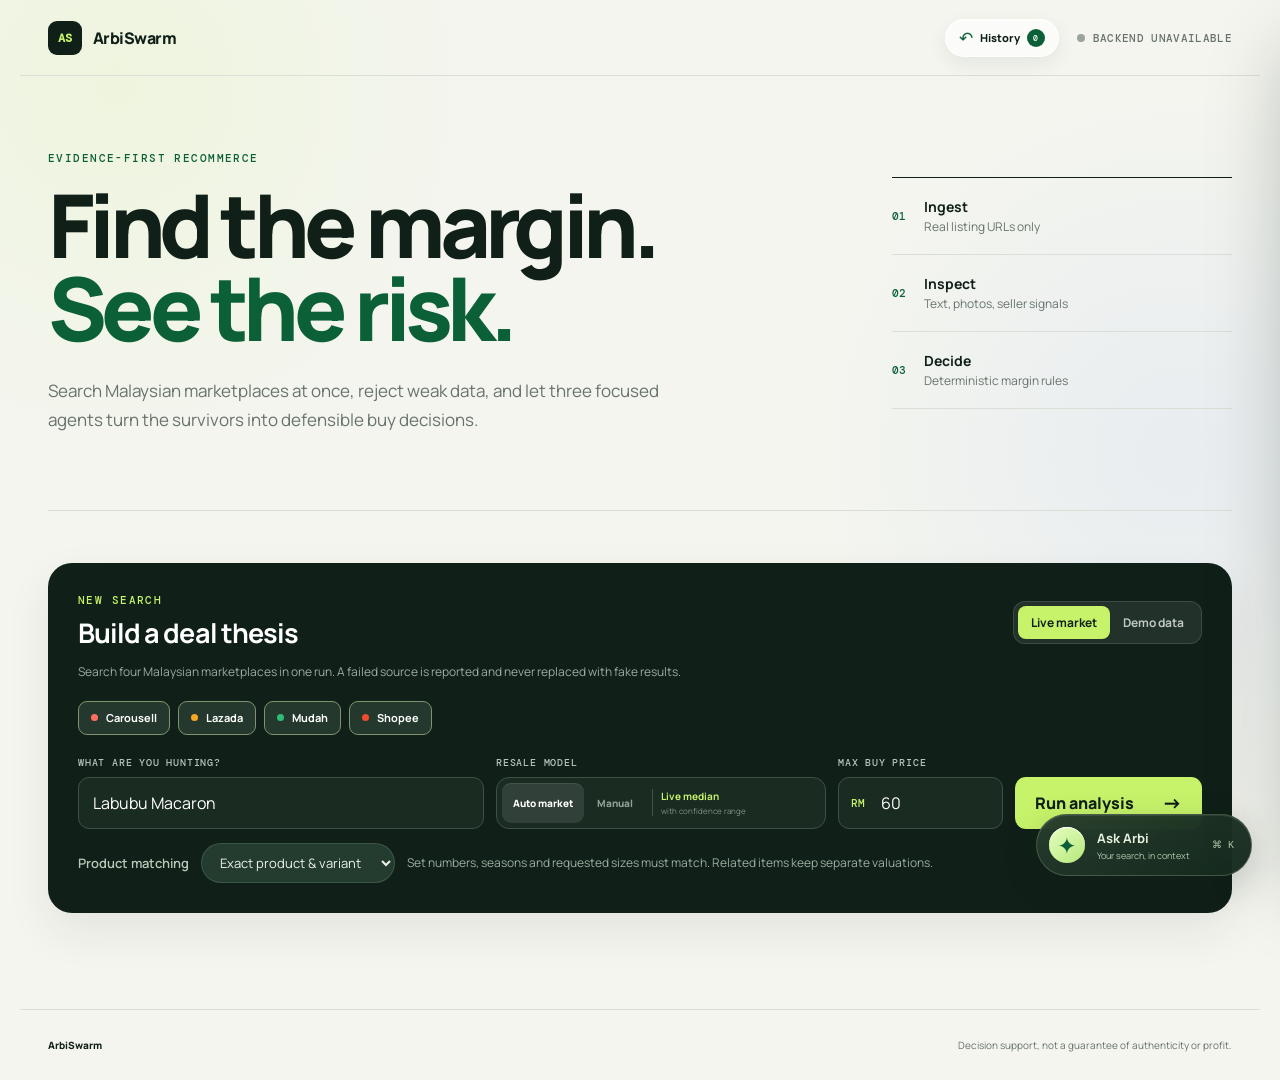
==== commit 2943c607: "UPDATE" ====
--- a/static/index.html
+++ b/static/index.html
@@ -5,7 +5,8 @@
   <meta name="viewport" content="width=device-width, initial-scale=1">
   <meta name="description" content="Evidence-first Malaysian marketplace arbitrage analysis.">
   <title>ArbiSwarm — Deal intelligence</title>
-  <link rel="stylesheet" href="/static/style.css?v=2.1.0">
+  <link rel="stylesheet" href="/static/style.css?v=2.3.0">
+  <link rel="stylesheet" href="/static/copilot.css?v=3.0.1">
 </head>
 <body>
   <header class="topbar">
@@ -84,6 +85,7 @@
         <button id="startBtn" class="primary-button" type="submit">
           <span>Run analysis</span><i aria-hidden="true">→</i>
         </button>
+        <div class="match-settings"><label for="matchMode">Product matching</label><select id="matchMode"><option value="exact">Exact product &amp; variant</option><option value="related">Include related variants</option></select><small>Set numbers, seasons and requested sizes must match. Related items keep separate valuations.</small></div>
       </form>
     </section>
 
@@ -124,6 +126,12 @@
         <div class="results-heading-actions"><p id="resultsMeta"></p><button id="watchSearchBtn" class="watch-button" type="button">＋ Watch this search</button></div>
       </div>
       <div id="sourceBar" class="source-bar" aria-label="Marketplace freshness"></div>
+      <section class="board-filters" aria-label="Filter saved search results">
+        <div class="filter-heading"><span>Refine your board</span><small>No new crawl</small><button id="resetFilters" type="button">Reset</button></div>
+        <div id="marketFilters" class="market-filters" role="group" aria-label="Marketplace filters"></div>
+        <div class="filter-options"><label>Product type<select id="variantFilter"><option value="">All product types</option></select></label><label>Asking price up to RM<input id="viewMaxPrice" type="number" min="0.01" max="1000000" step="0.01" placeholder="Any saved price"></label><p id="filterStatus" role="status" aria-live="polite"></p></div>
+      </section>
+      <p id="resultsExplanation" class="board-explanation"></p>
       <div id="results" class="results-grid"></div>
       <details id="discardedPanel" class="discarded" hidden>
         <summary><span id="discardedCount">0 listings filtered out</span><i>View reasons</i></summary>
@@ -169,7 +177,37 @@
 
   <div id="toast" class="toast" role="status" aria-live="polite" hidden></div>
 
+  <button id="copilotLauncher" class="copilot-launcher" type="button" aria-controls="copilotPanel" aria-expanded="false"><span class="copilot-spark">✦</span><span><b>Ask Arbi</b><small>Your search, in context</small></span><kbd>⌘ K</kbd></button>
+  <aside id="copilotPanel" class="copilot-panel" role="dialog" aria-labelledby="copilotTitle" hidden>
+    <header id="copilotDragArea" class="copilot-header">
+      <button id="copilotMove" class="copilot-spark" type="button" aria-label="Move chat: drag or use arrow keys; Home resets position" title="Drag to move · arrow keys also work">✦</button>
+      <div class="copilot-heading"><h2 id="copilotTitle">Ask Arbi</h2><small><i></i>Connected to your board</small></div>
+      <div class="copilot-window-controls">
+        <button id="fullscreenCopilot" class="chat-icon" type="button" aria-label="Enter fullscreen chat" aria-pressed="false" title="Fullscreen"><svg viewBox="0 0 24 24" fill="none" stroke="currentColor" stroke-width="1.7" aria-hidden="true"><path d="M8 3H3v5m13-5h5v5M3 16v5h5m13-5v5h-5"/></svg></button>
+        <button id="closeCopilot" class="chat-icon" type="button" aria-label="Close chat" title="Close"><svg viewBox="0 0 24 24" fill="none" stroke="currentColor" stroke-width="1.7" aria-hidden="true"><path d="m6 6 12 12M18 6 6 18"/></svg></button>
+      </div>
+    </header>
+    <div class="copilot-context-shell">
+      <div class="copilot-context-row"><div id="copilotContext" class="copilot-context"></div><button id="copilotQuickActions" class="copilot-quick-actions" type="button" aria-expanded="false" aria-controls="copilotActionTray">Quick actions <span>⌄</span></button></div>
+      <div id="copilotSelection" class="copilot-selection" hidden><div id="selectedIdentity"></div><button class="chat-icon" type="button" aria-label="Clear selected listing">×</button></div>
+      <div id="copilotActionTray" class="copilot-action-tray" aria-hidden="true" inert><div><div id="copilotMenu" class="copilot-menu" aria-label="All workspace actions"></div></div></div>
+    </div>
+    <div id="copilotMessages" class="copilot-messages" role="log" aria-live="polite"><div id="copilotOverview" class="copilot-overview"></div></div>
+    <div id="copilotTools" class="copilot-tools" aria-label="Current search actions"></div>
+    <div id="copilotBudget" class="copilot-budget" hidden><label for="copilotBudgetValue">New purchase ceiling (RM)</label><div><input id="copilotBudgetValue" type="number" min="1" max="1000000" step="1"><button id="applyCopilotBudget" type="button">Use in message</button><button id="cancelCopilotBudget" type="button" aria-label="Cancel budget change">×</button></div></div>
+    <form id="copilotForm" class="copilot-composer"><label class="sr-only" for="copilotInput">Message Arbi</label><textarea id="copilotInput" rows="1" maxlength="2000" placeholder="Ask about your search…" required></textarea><button id="copilotSend" type="submit" aria-label="Send message"><svg viewBox="0 0 24 24" fill="none" stroke="currentColor" stroke-width="1.8" aria-hidden="true"><path d="M12 20V4m-7 7 7-7 7 7"/></svg></button></form>
+    <p id="copilotStatus" class="copilot-status" role="status">Choose a shortcut, review your message, then send.</p>
+  </aside>
+
+  <dialog id="selectionDialog" class="selection-dialog" aria-labelledby="selectionTitle">
+    <div class="selection-dialog-heading"><span class="section-label">REVIEW THIS LISTING?</span><button id="cancelSelection" class="icon-button" type="button" aria-label="Cancel listing selection">×</button></div>
+    <div id="selectionPreview"></div>
+    <p class="selection-note">Nothing has been sent. Confirm this item to make it the focus of your workspace.</p>
+    <button id="confirmSelection" class="selection-confirm" type="button">Use this item <span>→</span></button>
+  </dialog>
+
   <footer><span>ArbiSwarm</span><p>Decision support, not a guarantee of authenticity or profit.</p></footer>
-  <script src="/static/app.js?v=2.1.0"></script>
+  <script src="/static/chat-state.js?v=3.1.0"></script>
+  <script src="/static/app.js?v=3.1.0"></script>
 </body>
 </html>
--- a/static/style.css
+++ b/static/style.css
@@ -302,7 +302,14 @@
 .source-chip button.spinning { animation: spin .7s linear infinite; }
 .source-chip.failed { opacity: .55; }
 
-.results-grid { display: grid; grid-template-columns: 1fr; gap: 25px; }
+.results-grid { display: grid; grid-template-columns: repeat(2, minmax(0, 1fr)); gap: 25px; }
+.comparison-group { grid-column: 1 / -1; }
+.comparison-group.is-single { grid-column: auto; }
+.is-single .comparison-header { flex-direction: column; align-items: start; gap: 12px; }
+.is-single .market-range { text-align: left; }
+.is-single .group-offers { grid-template-columns: 1fr; }
+.board-explanation { max-width: 880px; color: var(--muted); font-size: 12px; line-height: 1.6; margin: 0 0 20px; }
+.ask-listing { margin-top: 12px; border: 0; background: transparent; color: var(--green); cursor: pointer; font: 600 12px var(--sans); padding: 6px 0; }
 .comparison-group { min-width: 0; padding: 16px; border: 1px solid rgba(255,255,255,.86); border-radius: 32px; background: linear-gradient(145deg, rgba(255,255,255,.58), rgba(234,241,235,.42)); box-shadow: inset 0 1px 0 white, 0 18px 50px rgba(16,32,24,.07); backdrop-filter: blur(26px) saturate(150%); opacity: 0; animation: reveal .48s cubic-bezier(.16,1,.3,1) var(--delay) forwards; }
 .comparison-header { display: flex; align-items: end; justify-content: space-between; gap: 24px; padding: 9px 10px 18px; }
 .comparison-header p { display: flex; align-items: center; gap: 8px; margin: 0 0 7px; color: var(--green); font: 500 8px var(--mono); letter-spacing: .12em; }
@@ -314,8 +321,6 @@
 .market-range small, .market-range span { display: block; color: var(--muted); font: 400 7px var(--mono); text-transform: uppercase; letter-spacing: .07em; }
 .market-range strong { display: block; margin: 4px 0; font-size: 18px; letter-spacing: -.04em; }
 .group-offers { display: grid; grid-template-columns: repeat(2, minmax(0, 1fr)); align-items: start; gap: 14px; }
-.group-offers:has(.deal-card:only-child) { grid-template-columns: minmax(0, 1fr); }
-.group-offers > .deal-card:last-child:nth-child(odd) { grid-column: 1 / -1; }
 .deal-card { border-radius: 24px; box-shadow: inset 0 1px 0 white, 0 12px 32px rgba(16,32,24,.07), 0 2px 8px var(--market-glow); }
 .deal-card::after { content: ""; position: absolute; inset: 0 auto 0 0; width: 3px; z-index: 4; background: linear-gradient(var(--market), transparent 42%); opacity: .8; }
 .deal-image { flex-basis: 185px; height: 185px; }
@@ -390,3 +395,146 @@
   .formula { grid-template-columns: 1fr auto 1fr auto 1fr auto 1fr; gap: 3px; padding-left: 7px; padding-right: 7px; }
   .formula > span { font-size: 9px; }
 }
+
+/* Compact, contextual copilot: glass stays a surface, not the whole page. */
+.sr-only { position: absolute; width: 1px; height: 1px; overflow: hidden; clip-path: inset(50%); }
+.copilot-launcher { position: fixed; right: 28px; bottom: 24px; z-index: 40; display: flex; align-items: center; gap: 12px; padding: 12px 17px 12px 12px; border: 1px solid rgba(255,255,255,.94); border-radius: 999px; background: rgba(246,251,245,.78); backdrop-filter: blur(28px) saturate(150%); box-shadow: inset 0 1px 0 white, 0 9px 35px #10201826; color: var(--ink); cursor: pointer; }
+.copilot-launcher b, .copilot-launcher small { display: block; text-align: left; }
+.copilot-launcher b { font-size: 13px; }
+.copilot-launcher small { margin-top: 2px; font-size: 9px; color: var(--muted); }
+.copilot-launcher kbd { font: 10px var(--mono); color: var(--muted); padding-left: 10px; }
+.copilot-spark { flex-shrink: 0; display: grid; place-items: center; width: 36px; height: 36px; border-radius: 50%; background: linear-gradient(140deg,#e5ffc1,#b7e77b); color: var(--green); font-size: 23px; box-shadow: inset 0 1px 0 #fff; }
+.copilot-panel { position: fixed; right: 24px; bottom: 102px; z-index: 45; width: min(420px, calc(100vw - 32px)); height: min(630px, calc(100dvh - 132px)); display: flex; flex-direction: column; overflow: hidden; border: 1px solid rgba(255,255,255,.95); border-radius: 30px; background: linear-gradient(145deg,rgba(249,252,247,.94),rgba(238,245,238,.9)); backdrop-filter: blur(38px) saturate(150%); box-shadow: inset 0 1px 0 white, 0 24px 90px #10201830, 0 3px 12px #10201812; animation: copilot-in .28s cubic-bezier(.16,1,.3,1); }
+.copilot-panel[hidden] { display: none; }
+.copilot-header { display: flex; align-items: center; gap: 10px; padding: 17px 18px 13px; }
+.copilot-header h2 { font-size: 15px; margin: 0 0 3px; letter-spacing: -.03em; }
+.copilot-header small { font-size: 9px; color: var(--muted); }
+.copilot-header .icon-button { margin-left: auto; width: 32px; height: 32px; border-radius: 50%; font-size: 22px; background: #ffffff70; }
+.copilot-context { margin: 0 18px 10px; padding: 8px 11px; border: 1px solid #ffffffc9; border-radius: 12px; color: var(--green); background: #e7f1df80; font-size: 10px; line-height: 1.6; }
+.copilot-selection { display: flex; align-items: center; gap: 6px; margin: 0 18px 9px; font-size: 10px; }
+.copilot-selection[hidden] { display: none; }
+.copilot-selection span { overflow: hidden; text-overflow: ellipsis; white-space: nowrap; }
+.copilot-selection button { border: 0; background: transparent; color: var(--green); font-size: 18px; cursor: pointer; }
+.copilot-messages { flex: 1; min-height: 0; overflow: auto; padding: 9px 17px 17px; overscroll-behavior: contain; }
+.chat-message { margin: 0 18px 12px 0; padding: 12px 14px; border: 1px solid #ffffffc9; border-radius: 18px 18px 18px 5px; background: #ffffff80; font-size: 12px; line-height: 1.65; white-space: pre-wrap; overflow-wrap: anywhere; }
+.chat-message.user { margin: 0 0 12px 30px; border-radius: 18px 18px 5px 18px; background: #dcf0ce; border-color: #e6f6dc; }
+.chat-offer { display: block; width: 100%; border: 1px solid #dde6d9; border-radius: 12px; text-align: left; margin-top: 10px; padding: 9px 11px; font-size: 10px; line-height: 1.5; white-space: pre-wrap; color: var(--ink); background: #fcfff7c9; cursor: pointer; }
+.chat-action { display: block; margin-top: 12px; border: 0; border-radius: 999px; padding: 9px 13px; background: var(--green); color: white; cursor: pointer; font-size: 11px; font-weight: 700; }
+.copilot-prompts { display: flex; gap: 6px; padding: 0 17px 10px; flex-wrap: wrap; }
+.copilot-prompts button { border: 1px solid #dce5d7; border-radius: 999px; padding: 6px 9px; background: #ffffff65; color: var(--green); font-size: 9px; cursor: pointer; }
+.copilot-composer { display: flex; gap: 8px; align-items: end; border: 1px solid #ffffff; border-radius: 21px; margin: 0 13px; padding: 8px; background: #ffffffa8; box-shadow: 0 3px 14px #10201808; }
+.copilot-composer textarea { flex: 1; min-width: 0; max-height: 90px; min-height: 35px; resize: vertical; background: transparent; border: 0; outline: none; padding: 8px 4px; color: var(--ink); font: 12px var(--sans); }
+.copilot-composer button { flex-shrink: 0; width: 35px; height: 35px; border: 0; border-radius: 50%; background: var(--green); color: white; font-size: 22px; cursor: pointer; }
+.copilot-status { margin: 8px 15px 12px; text-align: center; color: var(--muted); font-size: 8px; }
+.copilot-panel button:disabled { opacity: .45; cursor: default; }
+@keyframes copilot-in { from { opacity: 0; transform: translateY(14px) scale(.98); } to { opacity: 1; transform: none; } }
+@media (max-width: 760px) {
+  .results-grid { grid-template-columns: 1fr; }
+  .search-form { grid-template-columns: minmax(0, 1fr); }
+  .field-query { grid-column: auto; }
+  .field, .field input, .pricing-control { min-width: 0; }
+  .copilot-launcher { right: 15px; bottom: max(15px, env(safe-area-inset-bottom)); }
+  .copilot-launcher kbd { display: none; }
+  .copilot-panel { right: 12px; bottom: 12px; width: calc(100vw - 24px); height: min(650px, calc(100dvh - 28px)); border-radius: 27px; }
+}
+@media (prefers-reduced-motion: reduce) { .copilot-panel { animation: none; } }
+
+/* Workspace controls and explicit listing selection. */
+.copilot-panel { width: min(448px, calc(100vw - 32px)); height: min(720px, calc(100dvh - 116px)); bottom: 90px; background: linear-gradient(140deg,rgba(249,252,249,.98),rgba(239,246,240,.97)); color: #173524; }
+.copilot-launcher[aria-expanded="true"] { opacity: 0; pointer-events: none; }
+.copilot-header h2 { font-size: 17px; }
+.copilot-header small { font-size: 11px; color: #506457; }
+.copilot-context { font-size: 11px; color: #245438; background: #eaf2e7; border-color: #dce9d7; margin-bottom: 12px; }
+.copilot-selection { padding: 10px; margin: 0 15px 12px; background: #fff; border: 1px solid #cfddcc; border-radius: 17px; box-shadow: 0 3px 12px #183b2406; }
+#selectedIdentity { flex: 1; min-width: 0; }
+.selected-product { display: flex; width: 100%; gap: 10px; align-items: center; border: 0; background: transparent; text-align: left; padding: 0; cursor: pointer; color: inherit; }
+.copilot-selection .item-identity span { display: block; white-space: normal; }
+.item-thumb { flex: 0 0 52px; width: 52px; height: 60px; border-radius: 10px; object-fit: contain; background: #f3f5f0; }
+.item-no-photo { display: grid; place-items: center; color: #42633b; font: 600 12px var(--mono); }
+.item-identity { flex: 1; min-width: 0; }
+.item-identity small { display: block; font-size: 11px; font-weight: 700; color: #326541; margin-bottom: 5px; }
+.item-identity strong { display: -webkit-box; -webkit-line-clamp: 2; -webkit-box-orient: vertical; overflow: hidden; font-size: 12px; line-height: 1.5; }
+.item-identity span { display: block; margin-top: 4px; font-size: 10px; color: #5c6d61; }
+.copilot-messages { padding: 0 15px 15px; }
+.chat-message { font-size: 13px; line-height: 1.65; background: white; border-color: #dfe8dd; color: #193124; margin-right: 5px; padding: 13px 15px; }
+.chat-message.user { background: #e0efcf; margin-left: 24px; border-color: #d4e7be; }
+.copilot-composer textarea { font-size: 13px; resize: none; }
+.copilot-status { color: #526458; font-size: 10px; line-height: 1.5; margin: 9px 15px 12px; }
+.copilot-tools { display: flex; flex-wrap: wrap; gap: 6px; padding: 10px 15px; border-top: 1px solid #dce7d7; background: #f3f8f0; }
+.copilot-tools button, .copilot-tools select { flex: 1 1 auto; border: 1px solid #d3dfcd; border-radius: 11px; padding: 8px 10px; min-height: 34px; color: #23573a; background: #fff; font: 600 11px var(--sans); cursor: pointer; }
+.copilot-tools button:hover { background: #eaf3e3; }
+.copilot-budget { padding: 4px 15px 12px; background: #f3f8f0; font-size: 11px; }
+.copilot-budget[hidden] { display: none; }
+.copilot-budget label { display: block; margin-bottom: 7px; }
+.copilot-budget > div { display: flex; gap: 5px; }
+.copilot-budget input { width: 100%; min-width: 0; padding: 8px; border: 1px solid #cfddc8; border-radius: 10px; }
+.copilot-budget button { flex-shrink: 0; padding: 7px 10px; border: 0; border-radius: 10px; background: var(--green); color: white; font-size: 11px; cursor: pointer; }
+.copilot-overview { padding: 7px 3px 18px; }
+.workspace-kicker { color: #4c7449; font: 500 9px var(--mono); letter-spacing: .1em; margin: 0 0 7px; }
+.copilot-overview h3 { margin: 0 0 7px; font-size: 20px; letter-spacing: -.035em; }
+.copilot-overview > p:not(.workspace-kicker) { font-size: 12px; line-height: 1.6; margin: 0 0 13px; color: #4a5e50; }
+.workspace-summary { display: flex; justify-content: space-between; gap: 8px; font-size: 11px; padding: 10px 0; border-top: 1px solid #dbe7d4; border-bottom: 1px solid #dbe7d4; color: #52634f; }
+.workspace-summary b { color: #1e472b; }
+.structured-message { background: transparent; border: 0; padding: 0; font-size: 11px; font-weight: 600; color: #46634c; white-space: normal; }
+.earlier-board { display: block; width: fit-content; margin-bottom: 7px; padding: 4px 7px; border-radius: 6px; color: #6b745f; background: #e6eadf; font-size: 9px; font-weight: 500; }
+.stale-message { opacity: .78; }
+.arbi-insight { background: #fff; border: 1px solid #d7e3d1; border-radius: 18px; margin-top: 8px; padding: 14px; color: #213c2b; font-weight: 400; }
+.insight-heading { display: flex; align-items: center; justify-content: space-between; font-size: 10px; }
+.insight-heading b { color: var(--green); letter-spacing: .08em; }
+.insight-heading span { background: #f3edd9; color: #775617; border-radius: 999px; padding: 4px 8px; }
+.insight-metrics { display: grid; grid-template-columns: repeat(3,minmax(0,1fr)); gap: 10px; margin: 13px 0; }
+.insight-metrics small { display: block; color: #6c7c6c; font: 500 9px var(--mono); margin-bottom: 5px; }
+.insight-metrics strong { font-size: 17px; letter-spacing: -.04em; }
+.arbi-insight > p { font-size: 12px; line-height: 1.65; margin: 12px 0; }
+.arbi-insight details { border-top: 1px solid #e2eadd; }
+.arbi-insight summary { display: flex; justify-content: space-between; padding: 11px 0; cursor: pointer; font-size: 11px; font-weight: 700; list-style: none; }
+.arbi-insight summary::-webkit-details-marker { display: none; }
+.arbi-insight dl { font-size: 11px; margin: 0; }
+.arbi-insight dl > div { display: flex; justify-content: space-between; padding: 5px 0; gap: 12px; }
+.arbi-insight dd { font-weight: 700; margin: 0; }
+.insight-caveat, .comparison-caution { display: block; color: #667562; font-size: 10px; line-height: 1.5; }
+.insight-focus { width: 100%; padding: 9px; margin-top: 8px; border: 1px solid #cbdcc2; border-radius: 10px; background: #edf5e7; color: var(--green); font-size: 11px; font-weight: 700; cursor: pointer; }
+.workspace-offer { display: flex; align-items: center; gap: 10px; width: 100%; text-align: left; margin-top: 10px; padding: 10px; background: #fff; border: 1px solid #d4e1cb; border-radius: 14px; color: #213d29; cursor: pointer; }
+.deal-card.arbi-selected { outline: 3px solid #85b668; outline-offset: 4px; box-shadow: 0 0 0 8px #bdeba31f; }
+.selection-dialog { width: min(430px, calc(100vw - 32px)); max-height: calc(100dvh - 40px); overflow: auto; border: 1px solid #fff; padding: 22px; border-radius: 28px; color: #193524; background: linear-gradient(145deg,#fbfdf9,#eef5eb); box-shadow: 0 25px 100px #122b2a3b; }
+.selection-dialog::backdrop { background: #12231e55; backdrop-filter: blur(8px); }
+.selection-dialog-heading { display: flex; justify-content: space-between; align-items: center; margin-bottom: 19px; }
+.selection-dialog-heading .section-label { margin: 0; font-size: 10px; }
+.selection-dialog-heading .icon-button { width: 32px; height: 32px; border-radius: 50%; font-size: 21px; }
+.selection-product { display: flex; align-items: center; gap: 15px; }
+.selection-product .item-thumb { flex-basis: 90px; width: 90px; height: 110px; border-radius: 16px; }
+.selection-product h3 { margin: 0; font-size: 15px; line-height: 1.5; overflow-wrap: anywhere; letter-spacing: -.025em; }
+.selection-facts { display: grid; grid-template-columns: 1fr 1fr; gap: 12px; margin-top: 19px; padding: 13px 0; border-block: 1px solid #d8e3d2; }
+.selection-facts small { display: block; font: 500 9px var(--mono); color: #687b63; margin-bottom: 6px; }
+.selection-facts b { font-size: 12px; }
+.selection-note { font-size: 11px; line-height: 1.65; color: #56694f; margin: 14px 0; }
+.selection-confirm { display: flex; justify-content: space-between; width: 100%; border: 0; border-radius: 999px; padding: 13px 17px; background: #125d38; color: #fff; font-size: 13px; font-weight: 700; cursor: pointer; }
+button:focus-visible, select:focus-visible { outline: 2px solid #498f43; outline-offset: 3px; }
+/* Saved-result facets share the board's soft glass, not the search controls. */
+.match-settings { grid-column: 1 / -1; display: flex; align-items: center; flex-wrap: wrap; gap: 12px; margin-top: 2px; color: #b8c8ba; font-size: 13px; }
+.match-settings label { font-weight: 600; }
+.match-settings select { max-width: 100%; padding: 9px 14px; border: 1px solid #6e8a7455; border-radius: 999px; background: #243c2f; color: #edf3e9; font: inherit; }
+.match-settings small { font-size: 12px; color: #9baea0; }
+.board-filters { margin: 24px 0 14px; padding: 22px 24px; border: 1px solid #ffffffd9; border-radius: 30px; background: linear-gradient(125deg,#ffffffb8,#eaf2e5a3); box-shadow: inset 0 1px 0 #fff, 0 12px 32px #264a2410; backdrop-filter: blur(22px); }
+.filter-heading { display: flex; align-items: center; gap: 12px; margin-bottom: 18px; }
+.filter-heading > span { font-size: 17px; font-weight: 650; letter-spacing: -.03em; }
+.filter-heading small { padding: 5px 9px; border-radius: 999px; color: #547155; background: #dfebd9; font-size: 11px; }
+.filter-heading button { margin-left: auto; border: 0; background: transparent; color: #1f683e; padding: 8px 12px; font: 600 13px var(--sans); cursor: pointer; }
+.filter-heading button:disabled { opacity: .4; cursor: default; }
+.market-filters { display: flex; flex-wrap: wrap; gap: 9px; }
+.filter-chip { display: inline-flex; gap: 10px; align-items: center; min-height: 46px; border: 1px solid #dbe5d6; padding: 10px 15px; border-radius: 999px; background: #ffffff96; color: #395543; font: 600 14px var(--sans); cursor: pointer; transition: background .25s, color .25s, box-shadow .25s, transform .25s; }
+.filter-chip img { width: 26px; height: 22px; object-fit: contain; }
+.filter-market-icon { flex: 0 0 22px; width: 22px; height: 22px; overflow: hidden; }
+.filter-market-icon img { max-width: none; width: auto; height: 22px; display: block; }
+.filter-chip b { display: grid; place-items: center; min-width: 24px; height: 24px; padding-inline: 3px; border-radius: 50%; background: #e6eddf; color: #59704f; font-size: 11px; }
+.filter-chip:hover { transform: translateY(-2px); box-shadow: 0 6px 16px #23412113; }
+.filter-chip.active { background: #173e2b; border-color: #244f35; color: #f4faec; box-shadow: 0 5px 16px #153e2926, inset 0 1px 0 #ffffff1a; }
+.filter-chip.active b { color: #193c20; background: #c8ef9d; }
+.filter-all-icon { font-size: 21px; line-height: 1; }
+.filter-options { display: flex; align-items: end; flex-wrap: wrap; gap: 16px; margin-top: 20px; }
+.filter-options label { display: flex; flex-direction: column; gap: 7px; color: #526c58; font-size: 12px; font-weight: 600; }
+.filter-options select, .filter-options input { width: 220px; max-width: 100%; height: 42px; border: 1px solid #d2decc; border-radius: 14px; background: #ffffff9c; color: #203d2c; padding: 8px 12px; font: 14px var(--sans); }
+.filter-options p { margin: 0 0 12px auto; font: 12px var(--mono); color: #65815d; }
+@media (max-width:760px) { .board-filters { padding: 18px; border-radius: 25px; } .filter-options { gap: 12px; } .filter-options label { flex: 1 1 145px; min-width: 0; } .filter-options select, .filter-options input { width: 100%; } .filter-options p { width: 100%; margin: 5px 0 0; } .filter-chip { font-size: 12px; gap: 7px; padding: 9px 12px; } .match-settings small { flex-basis: 100%; } }
+@media (prefers-reduced-motion:reduce) { .filter-chip { transition: none; } .filter-chip:hover { transform: none; } }
+@media (max-width:760px) { .copilot-panel { bottom: 12px; width: calc(100vw - 24px); height: min(720px,calc(100dvh - 28px)); } }
--- a/static/copilot.css
+++ b/static/copilot.css
@@ -0,0 +1,173 @@
+/* Arbi's floating workspace. Dark glass, quiet chrome, one conversation. */
+body.arbi-chat-expanded { overflow: hidden; }
+.copilot-panel {
+  --chat-ink: #edf3f1; --chat-muted: #a6b5b8; --chat-line: #ffffff14; --chat-accent: #cef780;
+  right: 24px; bottom: 24px; width: min(468px, calc(100vw - 24px)); height: min(760px, calc(100dvh - 48px));
+  border: 1px solid #ffffff26; border-radius: 30px; color: var(--chat-ink);
+  background: radial-gradient(ellipse at 8% 0%, #33454188, transparent 50%), linear-gradient(145deg, #172329f7, #10191ef7);
+  backdrop-filter: blur(40px) saturate(135%); -webkit-backdrop-filter: blur(40px) saturate(135%);
+  box-shadow: inset 0 1px 0 #ffffff12, 0 32px 100px #07131666, 0 8px 24px #07131633;
+  font-family: -apple-system, BlinkMacSystemFont, 'Segoe UI', var(--sans); isolation: isolate;
+  animation: none;
+  transition: width .4s cubic-bezier(.22,1,.36,1), height .4s cubic-bezier(.22,1,.36,1), border-radius .4s, box-shadow .3s;
+}
+.copilot-panel[hidden] { display: none; }
+.copilot-panel.is-opening { animation: arbi-reveal .42s cubic-bezier(.16,1,.3,1) both; }
+.copilot-panel.is-closing { animation: arbi-dismiss .2s ease-in both; pointer-events: none; }
+.copilot-panel.is-positioned { left: var(--chat-x); top: var(--chat-y); right: auto; bottom: auto; }
+.copilot-panel.is-dragging { transition: none; user-select: none; box-shadow: 0 40px 110px #07131677; }
+.copilot-panel.is-resizing { transition: none; animation: none; will-change: width,height,left,top; }
+.copilot-panel.is-fullscreen { left: 12px; top: 12px; right: auto; bottom: auto; width: calc(100vw - 24px); height: calc(100dvh - 24px); border-radius: 26px; }
+.copilot-panel .copilot-header { flex-shrink: 0; gap: 12px; padding: 15px 18px; border-bottom: 1px solid var(--chat-line); cursor: grab; touch-action: none; }
+.copilot-panel.is-dragging .copilot-header { cursor: grabbing; }
+.copilot-panel.is-fullscreen .copilot-header { cursor: default; }
+.copilot-panel .copilot-spark { width: 44px; height: 44px; border: 1px solid #e8ffb666; border-radius: 15px; background: linear-gradient(145deg,#defca1,#a9dd65); color: #153722; font-size: 28px; box-shadow: inset 0 2px 0 #fff7, 0 4px 16px #b8ee701f; cursor: inherit; }
+.copilot-panel #copilotMove:disabled { opacity: 1; cursor: default; }
+.copilot-heading { min-width: 0; flex: 1; }
+.copilot-panel .copilot-header h2 { color: var(--chat-ink); font-size: 20px; font-weight: 650; letter-spacing: -.04em; margin-bottom: 5px; }
+.copilot-panel .copilot-header small { display: flex; align-items: center; gap: 6px; color: var(--chat-muted); font-size: 12px; }
+.copilot-heading i { width: 6px; height: 6px; border-radius: 50%; background: #68d7a1; box-shadow: 0 0 0 4px #68d7a115; }
+.copilot-window-controls { display: flex; gap: 7px; }
+.copilot-panel .chat-icon { display: grid; place-items: center; width: 36px; height: 36px; padding: 0; border: 1px solid #ffffff16; border-radius: 12px; background: #ffffff06; color: #c7d3d4; cursor: pointer; transition: background .2s, transform .2s; }
+.chat-icon svg, .copilot-composer svg { width: 20px; height: 20px; }
+.copilot-panel .chat-icon:hover { background: #ffffff12; transform: translateY(-1px); }
+.copilot-panel .chat-icon[aria-pressed=true] { color: var(--chat-accent); border-color: #cef78044; }
+.copilot-context-shell { flex-shrink: 0; margin: 15px 18px 0; border: 1px solid #ffffff18; border-radius: 19px; background: linear-gradient(125deg,#ffffff08,#ffffff03); box-shadow: inset 0 1px 0 #ffffff06; }
+.copilot-context-row { display: flex; align-items: center; gap: 8px; padding: 7px 12px; }
+.copilot-panel .copilot-context { flex: 1; min-width: 0; padding: 0; margin: 0; background: none; border: 0; color: var(--chat-muted); font-size: 12px; line-height: 1.5; }
+.copilot-context b { display: block; color: #dce7e4; font-size: 13px; font-weight: 550; white-space: nowrap; overflow: hidden; text-overflow: ellipsis; }
+.copilot-context small { font-size: 11px; }
+.copilot-quick-actions { flex-shrink: 0; display: flex; align-items: center; gap: 5px; padding: 9px 0 9px 7px; border: 0; background: transparent; color: #bfcdcd; font: 500 11px var(--sans); cursor: pointer; }
+.copilot-quick-actions span { display: inline-block; transition: transform .35s cubic-bezier(.22,1,.36,1); }
+.is-actions-open .copilot-quick-actions span { transform: rotate(180deg); }
+.copilot-context-shell { transition: border-color .35s, background .35s; }
+.copilot-context-shell:hover, .copilot-context-shell.is-actions-open { border-color: #c4ef853b; background: linear-gradient(125deg,#ffffff0b,#c4ef8506); }
+.copilot-action-tray { display: grid; grid-template-rows: 0fr; opacity: 0; transition: grid-template-rows .4s cubic-bezier(.22,1,.36,1), opacity .25s ease; }
+.copilot-action-tray > div { min-height: 0; overflow: hidden; }
+.is-actions-open .copilot-action-tray { grid-template-rows: 1fr; opacity: 1; }
+.copilot-menu { display: grid; grid-template-columns: repeat(4,minmax(0,1fr)); gap: 5px; position: static; width: auto; padding: 11px 9px 9px; margin-top: 0; border: 0; border-top: 1px solid #ffffff12; background: transparent; border-radius: 0; box-shadow: none; animation: none; transform: translateY(-8px); transition: transform .4s cubic-bezier(.22,1,.36,1); }
+.is-actions-open .copilot-menu { transform: translateY(0); }
+.copilot-menu button { display: flex; flex-direction: column; align-items: center; gap: 8px; padding: 11px 3px; border: 0; border-radius: 11px; background: transparent; color: #b9cac5; font: 500 11px var(--sans); cursor: pointer; transition: background .2s, color .2s, transform .2s; }
+.copilot-menu button svg { width: 22px; height: 22px; color: #c4ed89; transition: transform .25s; }
+.copilot-menu button:hover { background: #c5ee8510; color: #e1edda; }
+.copilot-menu button:hover svg { transform: translateY(-3px); }
+.copilot-menu .action-secondary { grid-column: span 2; flex-direction: row; justify-content: center; gap: 7px; padding-block: 7px; font-size: 10px; border-top: 1px solid #ffffff0a; border-radius: 8px; }
+.copilot-menu .action-secondary svg { width: 15px; height: 15px; opacity: .7; }
+.copilot-menu select { grid-column: 1 / -1; width: 100%; padding: 8px 10px; color: #bfcec9; border: 1px solid #ffffff14; border-radius: 10px; font: 500 12px var(--sans); background: #233239; margin-top: 2px; cursor: pointer; }
+.copilot-panel .copilot-selection { gap: 8px; margin: 0; padding: 9px 12px; border: 0; border-top: 1px solid #ffffff12; border-radius: 0 0 19px 19px; background: #b9ec7810; box-shadow: none; animation: arbi-menu .3s ease-out; }
+.copilot-panel .copilot-selection[hidden] { display: none; }
+.copilot-panel .selected-product { gap: 10px; color: #f0f7ef; }
+.copilot-panel .copilot-selection .chat-icon { flex-shrink: 0; width: 28px; height: 28px; font-size: 18px; }
+.copilot-panel .item-thumb { width: 43px; height: 48px; flex-basis: 43px; border-radius: 9px; background: #ffffff10; }
+.copilot-panel .item-no-photo { color: #c5e8a7; }
+.copilot-panel .item-identity small { font-size: 11px; color: #c7ee99; margin-bottom: 3px; }
+.copilot-panel .item-identity strong { color: #e8efea; font-size: 13px; font-weight: 550; line-height: 1.45; -webkit-line-clamp: 2; }
+.copilot-panel .copilot-selection .item-identity span { display: none; }
+.copilot-panel .item-identity span { color: #a6b5b8; font-size: 11px; }
+.copilot-panel .copilot-messages { flex: 1; min-height: 0; padding: 22px 18px 18px; overflow-x: hidden; scroll-behavior: auto; scrollbar-width: thin; scrollbar-color: #60727655 transparent; scroll-padding-block: 20px; }
+.copilot-messages::-webkit-scrollbar { width: 5px; }
+.copilot-messages::-webkit-scrollbar-thumb { border-radius: 9px; background: #60727655; }
+.copilot-panel .copilot-overview { display: grid; align-content: center; min-height: 260px; padding: 24px 12px; text-align: center; }
+.copilot-overview[hidden] { display: none !important; }
+.welcome-orb { margin: 0 auto 19px; width: 60px; height: 60px; display: grid; place-items: center; border: 1px solid #d4f8ac33; border-radius: 21px; color: #d3f49c; font-size: 34px; background: radial-gradient(circle at 35% 25%,#c0ef7833,#a5d29105); box-shadow: 0 0 35px #b5ea7210; animation: arbi-float 5s ease-in-out infinite; }
+.copilot-panel .workspace-kicker { color: #b1d095; font: 500 10px var(--mono); letter-spacing: .1em; margin-bottom: 9px; }
+.copilot-panel .copilot-overview h3 { font-size: 26px; color: #eef5ef; letter-spacing: -.055em; font-weight: 600; margin-bottom: 12px; }
+.copilot-panel .copilot-overview > p:not(.workspace-kicker) { color: var(--chat-muted); font-size: 14px; line-height: 1.7; margin: 0; }
+.chat-turn { display: flex; gap: 9px; align-items: flex-start; margin-bottom: 20px; animation: arbi-message .38s cubic-bezier(.16,1,.3,1) both; }
+.chat-turn.user { flex-direction: row-reverse; margin-top: 8px; }
+.chat-avatar { flex: 0 0 27px; width: 27px; height: 27px; display: grid; place-items: center; border-radius: 9px; background: linear-gradient(145deg,#cee99b,#8bc657); color: #173325; font-size: 19px; margin-top: 25px; box-shadow: inset 0 1px 0 #ffffff77; }
+.chat-turn.user .chat-avatar { display: none; }
+.chat-turn-content { max-width: calc(100% - 36px); min-width: 0; }
+.chat-turn.user .chat-turn-content { max-width: 88%; }
+.chat-turn-meta { display: flex; align-items: center; gap: 8px; padding: 0 3px 6px; color: #a7b9b8; font-size: 10px; }
+.chat-turn-meta b { font-size: 11px; font-weight: 550; color: #c6d4d2; }
+.chat-turn-meta time { opacity: .7; }
+.chat-turn.user .chat-turn-meta { justify-content: flex-end; }
+.copilot-panel .chat-message { margin: 0; padding: 14px 16px; border: 1px solid #ffffff15; border-radius: 19px 19px 19px 6px; background: #ffffff06; color: #e2ebea; font-size: 15px; font-weight: 400; line-height: 1.65; white-space: pre-wrap; }
+.copilot-panel .chat-message.user { margin: 0; border-color: #e3ffb944; border-radius: 19px 19px 6px 19px; background: linear-gradient(135deg,#d4f795,#bfe97a); color: #193021; box-shadow: inset 0 1px 0 #ffffff55, 0 5px 18px #a6dd6012; }
+.turn-context { display: -webkit-box; -webkit-line-clamp: 2; -webkit-box-orient: vertical; overflow: hidden; margin-bottom: 7px; padding-bottom: 7px; border-bottom: 1px solid #17352422; color: #375138; font-size: 11px; line-height: 1.4; }
+.copilot-panel .structured-message { white-space: normal; padding: 12px; font-size: 15px; }
+.copilot-panel .earlier-board { color: #c2cbb6; background: #ffffff0a; font-size: 10px; margin-bottom: 9px; }
+.copilot-panel .stale-message { opacity: .75; }
+.copilot-panel .arbi-insight { color: #d9e4e3; background: #101c2080; border: 1px solid #ffffff13; border-radius: 14px; margin-top: 12px; padding: 12px; }
+.copilot-panel .insight-heading { font-size: 11px; }
+.copilot-panel .insight-heading b { color: #cee9ac; letter-spacing: .05em; }
+.copilot-panel .insight-heading span { background: #eaba6314; color: #e5c38c; padding: 4px 7px; font-size: 10px; }
+.copilot-panel .insight-metrics { gap: 8px; margin: 16px 0 12px; }
+.copilot-panel .insight-metrics small { font: 500 9px var(--mono); color: #94a8a9; margin-bottom: 6px; }
+.copilot-panel .insight-metrics strong { font-size: 18px; color: #e7f1ed; letter-spacing: -.035em; }
+.copilot-panel .insight-metrics .gain { color: #bde78e; }
+.copilot-panel .insight-metrics .loss { color: #f2a39d; }
+.copilot-panel .insight-summary { font-size: 13px; color: #b7c7c7; line-height: 1.55; margin: 0 0 10px; }
+.copilot-panel .arbi-insight details { border-color: #ffffff12; }
+.copilot-panel .arbi-insight summary { padding: 11px 0 2px; font-size: 12px; font-weight: 500; color: #c8d8d4; }
+.arbi-insight details[open] summary span { transform: rotate(45deg); }
+.copilot-panel .arbi-insight details p { font-size: 12px; line-height: 1.6; margin: 12px 0; }
+.copilot-panel .arbi-insight dl { font-size: 12px; margin-top: 12px; }
+.copilot-panel .arbi-insight dt { color: #a1b5b4; }
+.copilot-panel .insight-caveat, .copilot-panel .comparison-caution { color: #96aaa9; font-size: 11px; line-height: 1.6; }
+.copilot-panel .insight-focus { display: none; }
+.copilot-panel .workspace-offer, .copilot-panel .chat-offer { border-color: #ffffff16; background: #ffffff04; color: #e4eeea; padding: 10px; border-radius: 12px; font-size: 12px; transition: background .2s; }
+.copilot-panel .workspace-offer:hover, .copilot-panel .chat-offer:hover { background: #ffffff0a; }
+.copilot-panel .chat-action { border: 1px solid #cef78055; border-radius: 11px; padding: 10px 13px; font-size: 13px; background: #bcec7815; color: #d3eeae; }
+.chat-search-state { margin-top: 13px; padding: 12px; border: 1px solid #b8e97825; border-radius: 13px; background: #b8e97808; white-space: normal; }
+.chat-search-state strong { display: block; font-size: 13px; color: #d1e8b1; font-weight: 550; }
+.chat-search-state small { display: block; margin-top: 5px; font-size: 11px; line-height: 1.6; color: #a2b5af; }
+.chat-search-state.is-running strong::before { content: ''; display: inline-block; width: 10px; height: 10px; margin-right: 8px; border: 1.5px solid #c4eb8633; border-top-color: #c4eb86; border-radius: 50%; vertical-align: -1px; animation: arbi-search-spin .7s linear infinite; }
+.copilot-panel .copilot-tools { flex-shrink: 0; padding: 10px 18px 13px; gap: 7px; border: 0; background: transparent; flex-wrap: nowrap; overflow-x: auto; scrollbar-width: none; }
+.copilot-panel .copilot-tools button { flex: 0 0 auto; padding: 9px 12px; border: 1px solid #ffffff19; border-radius: 999px; min-height: 36px; background: #ffffff05; color: #bfcfcd; font: 500 12px var(--sans); white-space: nowrap; transition: transform .2s, border-color .2s, background .2s; }
+.copilot-panel .copilot-tools button:hover { transform: translateY(-2px); border-color: #cef78044; background: #cef7800b; }
+.copilot-panel .copilot-budget { flex-shrink: 0; background: transparent; color: #b9c9c6; padding: 0 18px 12px; font-size: 12px; }
+.copilot-panel .copilot-budget input { background: #101d21; color: #eaf1ed; border: 1px solid #ffffff26; font-size: 14px; }
+.copilot-panel .copilot-budget button { color: #d9ebc5; background: #40553b; font-size: 12px; }
+.copilot-panel .copilot-composer { flex-shrink: 0; margin: 0 16px; padding: 8px; gap: 8px; border: 1px solid #bfed7950; border-radius: 20px; background: #0f1a1f80; box-shadow: inset 0 1px 0 #ffffff08; transition: border-color .2s, box-shadow .2s; }
+.copilot-panel .copilot-composer:focus-within { border-color: #c7ef9099; box-shadow: 0 0 0 3px #cef7800c; }
+.copilot-panel .copilot-composer textarea { font: 15px/1.5 -apple-system,BlinkMacSystemFont,'Segoe UI',var(--sans); padding: 10px 7px; min-height: 43px; max-height: 100px; color: #edf5ec; resize: none; overflow-y: auto; }
+.copilot-panel .copilot-composer textarea::placeholder { color: #819794; }
+.copilot-panel .copilot-composer button { width: 43px; height: 43px; display: grid; place-items: center; border-radius: 13px; background: linear-gradient(145deg,#d2f594,#b6e570); color: #163421; box-shadow: inset 0 1px 0 #ffffff60; transition: transform .2s, box-shadow .2s; }
+.copilot-panel .copilot-composer button:hover:not(:disabled) { transform: translateY(-2px); box-shadow: 0 5px 18px #b6e57033; }
+.copilot-panel .copilot-composer button:active:not(:disabled) { transform: scale(.92); }
+.copilot-panel .copilot-status { flex-shrink: 0; font-size: 11px; line-height: 1.5; min-height: 15px; color: #97aaa7; margin: 8px 20px 12px; }
+.copilot-panel button:focus-visible, .copilot-panel summary:focus-visible, .copilot-panel select:focus-visible { outline: 2px solid #cbed92; outline-offset: 3px; }
+.chat-typing .chat-message { display: flex; align-items: center; gap: 5px; min-width: 70px; padding: 17px; }
+.chat-typing i { width: 5px; height: 5px; border-radius: 50%; background: #bdd496; animation: arbi-typing 1.2s ease-in-out infinite; }
+.chat-typing i:nth-child(2) { animation-delay: .15s; } .chat-typing i:nth-child(3) { animation-delay: .3s; }
+.copilot-panel.is-fullscreen .copilot-context-shell, .copilot-panel.is-fullscreen .copilot-messages, .copilot-panel.is-fullscreen .copilot-tools, .copilot-panel.is-fullscreen .copilot-budget, .copilot-panel.is-fullscreen .copilot-composer { width: min(800px, calc(100% - 40px)); margin-left: auto; margin-right: auto; box-sizing: border-box; }
+.copilot-panel.is-fullscreen .copilot-messages { padding-left: 0; padding-right: 0; }
+.copilot-panel.is-fullscreen .copilot-tools { padding-left: 0; padding-right: 0; }
+.copilot-panel.is-fullscreen .chat-turn-content { max-width: min(620px, calc(100% - 36px)); }
+.copilot-panel.is-fullscreen .copilot-overview { min-height: 100%; }
+.copilot-launcher { color: #e7f2df; border-color: #d9e9c533; background: linear-gradient(145deg,#263b2df2,#14291df2); box-shadow: inset 0 1px 0 #ffffff15, 0 10px 35px #10201830; transition: opacity .2s, transform .3s; }
+.copilot-launcher small, .copilot-launcher kbd { color: #b2c5ad; }
+.copilot-launcher:hover { transform: translateY(-3px); }
+.copilot-launcher[aria-expanded=true] { transform: translateY(12px) scale(.96); }
+.selection-dialog { background: linear-gradient(145deg,#223431,#15282a); color: #e6eeea; border-color: #ffffff33; animation: arbi-reveal .3s cubic-bezier(.16,1,.3,1); }
+.selection-dialog::backdrop { background: #0b171f66; backdrop-filter: blur(10px); }
+.selection-dialog .section-label, .selection-dialog .item-identity small { color: #cae69f; }
+.selection-dialog .item-identity span, .selection-dialog .selection-note, .selection-dialog .selection-facts small { color: #afc1b7; }
+.selection-dialog .selection-facts { border-color: #ffffff20; }
+.selection-dialog .selection-confirm { background: #c8ef85; color: #1d3624; }
+.selection-dialog .icon-button { background: #ffffff12; border-color: #ffffff12; color: #d6e2db; }
+@keyframes arbi-reveal { from { opacity: 0; transform: translateY(24px) scale(.95); filter: blur(7px); } to { opacity: 1; transform: none; filter: none; } }
+@keyframes arbi-dismiss { to { opacity: 0; transform: translateY(18px) scale(.97); filter: blur(4px); } }
+@keyframes arbi-message { from { opacity: 0; transform: translateY(14px) scale(.97); } to { opacity: 1; transform: none; } }
+@keyframes arbi-menu { from { opacity: 0; transform: translateY(-5px); } to { opacity: 1; transform: none; } }
+@keyframes arbi-typing { 0%,70%,100% { opacity: .3; transform: translateY(0); } 35% { opacity: 1; transform: translateY(-4px); } }
+@keyframes arbi-float { 0%,100% { transform: translateY(0) rotate(-4deg); } 50% { transform: translateY(-5px) rotate(4deg); } }
+@keyframes arbi-search-spin { to { transform: rotate(360deg); } }
+@media (max-width: 760px) {
+  .copilot-panel { right: 12px; bottom: 12px; width: calc(100vw - 24px); height: min(760px,calc(100dvh - 24px)); border-radius: 25px; }
+  .copilot-panel .copilot-header { padding: 15px; gap: 10px; }
+  .copilot-context-shell { margin: 12px 13px 0; }
+  .copilot-panel .copilot-messages { padding: 18px 13px 12px; }
+  .copilot-panel .copilot-tools { padding-left: 13px; padding-right: 13px; }
+  .copilot-panel .copilot-composer { margin: 0 12px; }
+  .copilot-panel .copilot-composer textarea { font-size: 16px; }
+  .copilot-panel .copilot-status { margin-bottom: max(12px,env(safe-area-inset-bottom)); }
+  .copilot-panel.is-fullscreen { border-radius: 0; left: 0; top: 0; width: 100vw; height: 100dvh; }
+  .copilot-panel.is-fullscreen .copilot-context-shell, .copilot-panel.is-fullscreen .copilot-composer, .copilot-panel.is-fullscreen .copilot-messages, .copilot-panel.is-fullscreen .copilot-tools, .copilot-panel.is-fullscreen .copilot-budget { width: calc(100% - 24px); }
+}
+@media (max-height: 570px) { .copilot-panel .copilot-header { padding-block: 10px; } .copilot-context-shell { margin-top: 8px; } .copilot-panel .copilot-selection { padding: 7px 10px; } .copilot-panel .copilot-status { margin-block: 5px; } }
+@media (prefers-reduced-motion: reduce) {
+  .copilot-panel, .copilot-panel *, .copilot-launcher, .selection-dialog { animation: none !important; transition: none !important; scroll-behavior: auto !important; }
+}
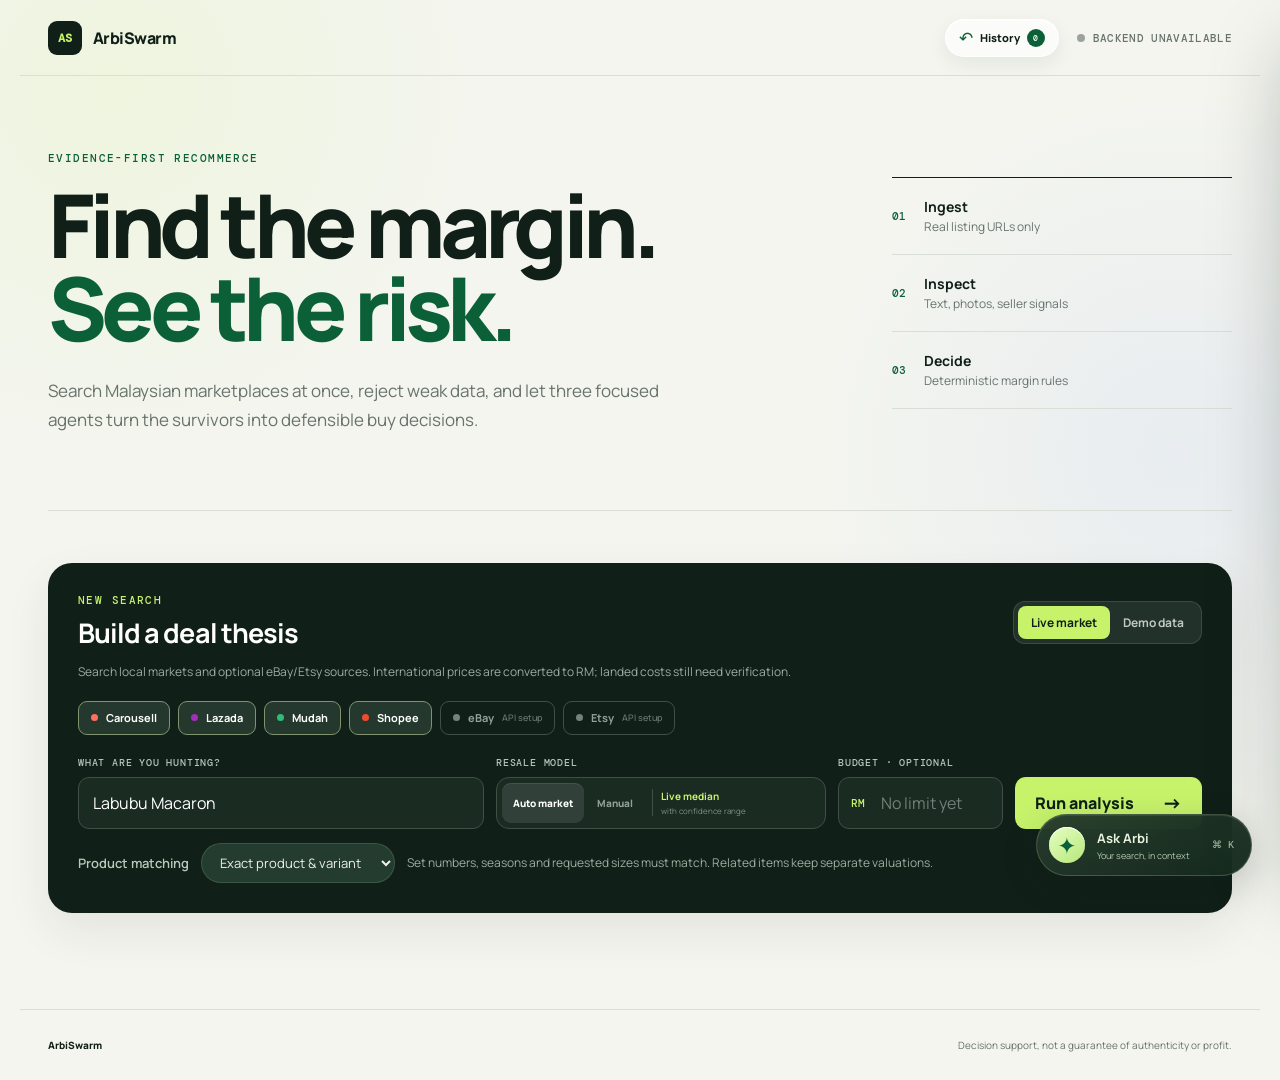
==== commit 1f6b9de2: "UPLOAD" ====
--- a/static/index.html
+++ b/static/index.html
@@ -5,7 +5,7 @@
   <meta name="viewport" content="width=device-width, initial-scale=1">
   <meta name="description" content="Evidence-first Malaysian marketplace arbitrage analysis.">
   <title>ArbiSwarm — Deal intelligence</title>
-  <link rel="stylesheet" href="/static/style.css?v=2.3.0">
+  <link rel="stylesheet" href="/static/style.css?v=2.4.0">
   <link rel="stylesheet" href="/static/copilot.css?v=3.0.1">
 </head>
 <body>
@@ -53,13 +53,15 @@
         </div>
       </div>
 
-      <p id="sourceNote" class="source-note">Search four Malaysian marketplaces in one run. A failed source is reported and never replaced with fake results.</p>
+      <p id="sourceNote" class="source-note">Search local markets and optional eBay/Etsy sources. International prices are converted to RM; landed costs still need verification.</p>
 
       <div id="marketplacePicker" class="marketplace-picker" aria-label="Marketplaces to search">
         <label><input type="checkbox" name="marketplace" value="carousell" checked><span><i class="market-dot carousell"></i>Carousell</span></label>
         <label><input type="checkbox" name="marketplace" value="lazada" checked><span><i class="market-dot lazada"></i>Lazada</span></label>
         <label><input type="checkbox" name="marketplace" value="mudah" checked><span><i class="market-dot mudah"></i>Mudah</span></label>
         <label><input type="checkbox" name="marketplace" value="shopee" checked><span><i class="market-dot shopee"></i>Shopee</span></label>
+        <label><input type="checkbox" name="marketplace" value="ebay"><span><i class="market-dot ebay"></i>eBay <small data-market-state="ebay">API setup</small></span></label>
+        <label><input type="checkbox" name="marketplace" value="etsy"><span><i class="market-dot etsy"></i>Etsy <small data-market-state="etsy">API setup</small></span></label>
       </div>
 
       <form id="searchForm" class="search-form">
@@ -79,8 +81,8 @@
           </div>
         </div>
         <label class="field">
-          <span>Max buy price</span>
-          <div class="money-input"><b>RM</b><input id="maxPrice" name="maxPrice" type="number" value="60" min="1" step="1"></div>
+          <span>Budget · optional</span>
+          <div class="money-input"><b>RM</b><input id="maxPrice" name="maxPrice" type="number" placeholder="No limit yet" min="1" step="1"></div>
         </label>
         <button id="startBtn" class="primary-button" type="submit">
           <span>Run analysis</span><i aria-hidden="true">→</i>
@@ -208,6 +210,6 @@
 
   <footer><span>ArbiSwarm</span><p>Decision support, not a guarantee of authenticity or profit.</p></footer>
   <script src="/static/chat-state.js?v=3.1.0"></script>
-  <script src="/static/app.js?v=3.1.0"></script>
+  <script src="/static/app.js?v=3.2.0"></script>
 </body>
 </html>
--- a/static/style.css
+++ b/static/style.css
@@ -66,9 +66,12 @@
 .marketplace-picker input:checked + span { color: white; border-color: #7f936e; background: #24382d; }
 .market-dot { width: 7px; height: 7px; border-radius: 50%; background: #778279; }
 .marketplace-picker input:checked + span .carousell { background: #ff6f61; }
-.marketplace-picker input:checked + span .lazada { background: #f5a623; }
+.marketplace-picker input:checked + span .lazada { background: #a12fb8; }
 .marketplace-picker input:checked + span .mudah { background: #2ebd77; }
 .marketplace-picker input:checked + span .shopee { background: #ee4d2d; }
+.marketplace-picker input:checked + span .ebay { background: #4285e8; }
+.marketplace-picker input:checked + span .etsy { background: #f1641e; }
+.marketplace-picker small { font-size: 9px; opacity: .7; font-weight: 500; }
 .search-form { display: grid; grid-template-columns: minmax(280px, 1.7fr) minmax(330px, 1.1fr) minmax(165px, .65fr) auto; gap: 12px; align-items: end; }
 .field { display: grid; gap: 8px; }
 .field > span { color: #b9c3bd; font: 500 10px var(--mono); letter-spacing: .08em; text-transform: uppercase; }
@@ -120,6 +123,10 @@
 .deal-card.market-lazada { --market: #f7277a; --market-dark: #32156f; --market-soft: #faf8ff; --market-deep: #171b72; --market-glow: rgba(78,39,150,.09); }
 .deal-card.market-mudah { --market: #00a651; --market-dark: #006a37; --market-soft: #f6fcf8; --market-deep: #075f37; --market-glow: rgba(0,166,81,.08); }
 .deal-card.market-shopee { --market: #ee4d2d; --market-dark: #b92e15; --market-soft: #fff9f7; --market-deep: #a43620; --market-glow: rgba(238,77,45,.08); }
+.deal-card.market-ebay { --market: #366fe7; --market-dark: #244ea3; --market-soft: #f6f9ff; --market-deep: #244ea3; --market-glow: rgba(54,111,231,.08); }
+.deal-card.market-etsy { --market: #f1641e; --market-dark: #a33e10; --market-soft: #fffaf5; --market-deep: #a33e10; --market-glow: rgba(241,100,30,.08); }
+.import-evidence { margin: 9px 0 0; padding: 10px 12px; border-radius: 12px; background: var(--market-soft); color: var(--market-dark); font-size: 11px; line-height: 1.55; }
+.import-evidence small { display: block; color: var(--muted); }
 @keyframes reveal { from { opacity: 0; transform: translateY(12px); } to { opacity: 1; transform: none; } }
 .deal-card.buy { box-shadow: inset 0 1px 0 white, 0 20px 52px rgba(16,32,24,.1), 0 3px 12px var(--market-glow); }
 .deal-image { flex: 0 0 210px; height: 210px; position: relative; background: #dfe5de; overflow: hidden; }
@@ -293,6 +300,8 @@
 .source-chip.market-lazada { --market: #5b2c91; }
 .source-chip.market-mudah { --market: #00a651; }
 .source-chip.market-shopee { --market: #ee4d2d; }
+.source-chip.market-ebay { --market: #366fe7; }
+.source-chip.market-etsy { --market: #c45119; }
 .source-chip > img { width: 66px; height: 18px; object-fit: contain; object-position: left; }
 .source-chip > span { flex: 1; min-width: 0; }
 .source-chip b, .source-chip small { display: block; }
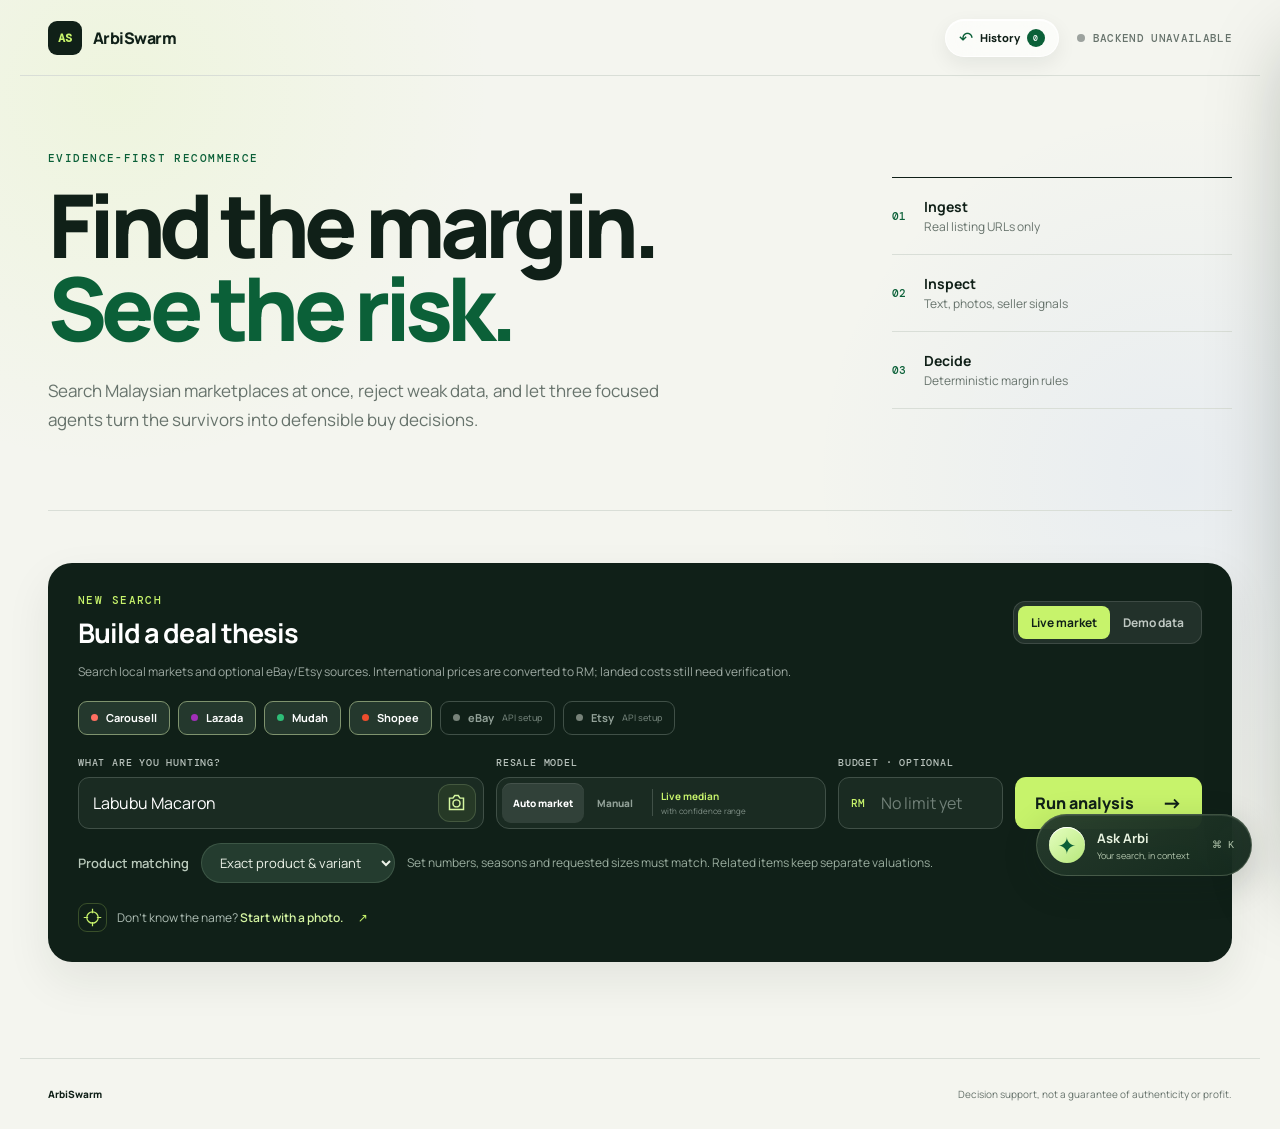
==== commit 8efc588e: "UPDATE" ====
--- a/static/index.html
+++ b/static/index.html
@@ -7,6 +7,7 @@
   <title>ArbiSwarm — Deal intelligence</title>
   <link rel="stylesheet" href="/static/style.css?v=2.4.0">
   <link rel="stylesheet" href="/static/copilot.css?v=3.0.1">
+  <link rel="stylesheet" href="/static/lens.css?v=2.5.1">
 </head>
 <body>
   <header class="topbar">
@@ -67,7 +68,7 @@
       <form id="searchForm" class="search-form">
         <label class="field field-query">
           <span>What are you hunting?</span>
-          <input id="query" name="query" type="search" value="Labubu Macaron" placeholder="e.g. Sony WH-1000XM5" minlength="2" maxlength="120" required autocomplete="off">
+          <div class="query-with-lens"><input id="query" name="query" type="search" value="Labubu Macaron" placeholder="A name, a model, or a photo…" minlength="2" maxlength="120" required autocomplete="off"><button class="lens-camera" id="openLens" type="button" title="Search by photo" aria-label="Open Arbi Lens photo search"><svg viewBox="0 0 24 24" fill="none" stroke="currentColor" stroke-width="1.7" aria-hidden="true"><path d="M4 7h4l2-3h4l2 3h4v13H4z"/><circle cx="12" cy="13" r="4"/></svg></button></div>
         </label>
         <div class="field resale-field">
           <span>Resale model</span>
@@ -89,6 +90,8 @@
         </button>
         <div class="match-settings"><label for="matchMode">Product matching</label><select id="matchMode"><option value="exact">Exact product &amp; variant</option><option value="related">Include related variants</option></select><small>Set numbers, seasons and requested sizes must match. Related items keep separate valuations.</small></div>
       </form>
+      <button id="lensInvite" class="lens-invite" type="button"><span class="lens-mini-mark" aria-hidden="true"><svg viewBox="0 0 24 24" fill="none" stroke="currentColor" stroke-width="1.4"><circle cx="12" cy="12" r="6.5"/><path d="M12 2v5M12 17v5M2 12h5M17 12h5"/></svg></span><span>Don't know the name? <b>Start with a photo.</b></span><span aria-hidden="true">↗</span></button>
+      <div id="lensSearchReference" class="lens-search-reference" hidden></div>
     </section>
 
     <section id="runPanel" class="run-panel" hidden aria-live="polite">
@@ -128,6 +131,7 @@
         <div class="results-heading-actions"><p id="resultsMeta"></p><button id="watchSearchBtn" class="watch-button" type="button">＋ Watch this search</button></div>
       </div>
       <div id="sourceBar" class="source-bar" aria-label="Marketplace freshness"></div>
+      <div id="lensBoardReference" hidden></div>
       <section class="board-filters" aria-label="Filter saved search results">
         <div class="filter-heading"><span>Refine your board</span><small>No new crawl</small><button id="resetFilters" type="button">Reset</button></div>
         <div id="marketFilters" class="market-filters" role="group" aria-label="Marketplace filters"></div>
@@ -194,10 +198,11 @@
       <div id="copilotSelection" class="copilot-selection" hidden><div id="selectedIdentity"></div><button class="chat-icon" type="button" aria-label="Clear selected listing">×</button></div>
       <div id="copilotActionTray" class="copilot-action-tray" aria-hidden="true" inert><div><div id="copilotMenu" class="copilot-menu" aria-label="All workspace actions"></div></div></div>
     </div>
+    <div id="lensChatReference" hidden></div>
     <div id="copilotMessages" class="copilot-messages" role="log" aria-live="polite"><div id="copilotOverview" class="copilot-overview"></div></div>
     <div id="copilotTools" class="copilot-tools" aria-label="Current search actions"></div>
     <div id="copilotBudget" class="copilot-budget" hidden><label for="copilotBudgetValue">New purchase ceiling (RM)</label><div><input id="copilotBudgetValue" type="number" min="1" max="1000000" step="1"><button id="applyCopilotBudget" type="button">Use in message</button><button id="cancelCopilotBudget" type="button" aria-label="Cancel budget change">×</button></div></div>
-    <form id="copilotForm" class="copilot-composer"><label class="sr-only" for="copilotInput">Message Arbi</label><textarea id="copilotInput" rows="1" maxlength="2000" placeholder="Ask about your search…" required></textarea><button id="copilotSend" type="submit" aria-label="Send message"><svg viewBox="0 0 24 24" fill="none" stroke="currentColor" stroke-width="1.8" aria-hidden="true"><path d="M12 20V4m-7 7 7-7 7 7"/></svg></button></form>
+    <form id="copilotForm" class="copilot-composer"><button id="chatOpenLens" class="lens-chat-attach" type="button" title="Search with a photo" aria-label="Attach a reference photo"><svg viewBox="0 0 24 24" fill="none" stroke="currentColor" stroke-width="1.7" aria-hidden="true"><path d="m8 12 6-6a3 3 0 0 1 4 4l-8 8a5 5 0 0 1-7-7l9-9"/></svg></button><label class="sr-only" for="copilotInput">Message Arbi</label><textarea id="copilotInput" rows="1" maxlength="2000" placeholder="Ask about your search…" required></textarea><button id="copilotSend" type="submit" aria-label="Send message"><svg viewBox="0 0 24 24" fill="none" stroke="currentColor" stroke-width="1.8" aria-hidden="true"><path d="M12 20V4m-7 7 7-7 7 7"/></svg></button></form>
     <p id="copilotStatus" class="copilot-status" role="status">Choose a shortcut, review your message, then send.</p>
   </aside>
 
@@ -208,8 +213,40 @@
     <button id="confirmSelection" class="selection-confirm" type="button">Use this item <span>→</span></button>
   </dialog>
 
+  <dialog id="lensDialog" class="lens-dialog" aria-labelledby="lensTitle">
+    <div class="lens-dialog-inner">
+      <header class="lens-header"><span class="lens-brand"><i aria-hidden="true">⌖</i> ARBI LENS <small>PHOTO → POSSIBILITY</small></span><button id="closeLens" class="lens-icon-button" type="button" aria-label="Close Arbi Lens">×</button></header>
+      <div class="lens-layout">
+        <section class="lens-visual" aria-label="Reference photo">
+          <div id="lensDropzone" class="lens-dropzone" tabindex="0" role="button" aria-label="Choose or drop a product photo">
+            <div class="lens-aperture" aria-hidden="true"><span></span><svg viewBox="0 0 80 80" fill="none" stroke="currentColor" stroke-width="1.5"><path d="M14 29V14h15m22 0h15v15M14 51v15h15m22 0h15V51"/><circle cx="40" cy="40" r="12"/><path d="M40 22v5m0 26v5M22 40h5m26 0h5"/></svg></div>
+            <strong>A photo is all it takes.</strong><p>Drop your inspiration here<br>or choose a photo to get started.</p><span class="lens-upload-pill">Choose photo <b>＋</b></span><small>JPG, PNG, WebP · up to 6 MB</small>
+          </div>
+          <div id="lensPhotoWorkspace" hidden>
+            <div class="lens-photo-topline"><span>YOUR REFERENCE</span><button id="lensReplace" type="button">Replace ↗</button></div>
+            <div id="lensCropStage" class="lens-crop-stage"><img id="lensPreview" alt="Your selected reference photo" draggable="false"><div id="lensCropBox" class="lens-crop-box" hidden><i></i><i></i><i></i><i></i><span>Selected area</span></div><div class="lens-scan-beam" aria-hidden="true"></div><span class="lens-corner tl"></span><span class="lens-corner tr"></span><span class="lens-corner bl"></span><span class="lens-corner br"></span></div>
+            <div class="lens-crop-tools"><span id="lensCropHint">Drag over the product to focus your search.</span><button id="lensResetCrop" type="button">Reset crop</button></div>
+            <details class="lens-accessible-crop"><summary>Precise crop controls</summary><div><label>Left<input data-crop-side="0" type="range" min="0" max="95" value="0"></label><label>Top<input data-crop-side="1" type="range" min="0" max="95" value="0"></label><label>Right<input data-crop-side="2" type="range" min="5" max="100" value="100"></label><label>Bottom<input data-crop-side="3" type="range" min="5" max="100" value="100"></label></div></details>
+            <div id="lensObjectChoices" class="lens-object-choices" aria-label="Detected objects"></div>
+          </div>
+          <input id="lensFile" class="sr-only" type="file" accept="image/jpeg,image/png,image/webp">
+        </section>
+        <section class="lens-intelligence">
+          <div class="lens-steps" aria-label="Photo search steps"><span class="active" data-lens-step="0">01 <b>Upload</b></span><i></i><span data-lens-step="1">02 <b>Identify</b></span><i></i><span data-lens-step="2">03 <b>Compare</b></span></div>
+          <div id="lensWelcome" class="lens-view"><p class="lens-kicker">LESS TYPING. MORE FINDING.</p><h2 id="lensTitle">See it.<br><em>Find it.</em></h2><p class="lens-description">Turn something you love into a search worth exploring.</p><div class="lens-capabilities"><div><span>01</span><p><b>Find the product</b><small>Read visible details, labels and design.</small></p></div><div><span>02</span><p><b>Keep you in control</b><small>Confirm the name. Correct the details.</small></p></div><div><span>03</span><p><b>Compare the evidence</b><small>Check a small shortlist across your markets.</small></p></div></div></div>
+          <div id="lensScanning" class="lens-view" hidden><p class="lens-kicker"><span class="lens-live-dot"></span> GEMINI VISION</p><h3>Making sense<br>of your photo.</h3><p class="lens-description">Reading visible design, text and product details. Unclear details stay unclear.</p><div class="lens-scan-progress"><span></span></div><p class="lens-scan-caption">One recognition request · not searching marketplaces yet</p></div>
+          <div id="lensReview" class="lens-view" hidden><p class="lens-kicker">A STARTING POINT, NOT A GUESS TO HIDE.</p><div class="lens-confidence-row"><h3 id="lensIdentityName"></h3><span id="lensConfidence"></span></div><div id="lensObservations" class="lens-observations"></div><p id="lensUncertainty" class="lens-uncertainty"></p><label class="lens-query-label" for="lensQuery">SEARCH NAME <span>EDITABLE</span></label><input id="lensQuery" class="lens-query" type="text" maxlength="120" minlength="2"><div class="lens-mode-switch" role="group" aria-label="Photo matching goal"><button type="button" data-lens-mode="product" aria-pressed="true">Find this product</button><button type="button" data-lens-mode="similar" aria-pressed="false">Explore similar</button></div><p id="lensModeHint" class="lens-mode-hint">Prefer the identified product. Exact model and variant still need evidence.</p><button id="lensSearch" class="lens-search-button" type="button">Search selected markets <span>↗</span></button><p id="lensUsage" class="lens-usage"></p></div>
+          <div id="lensError" class="lens-inline-error" role="alert" hidden></div>
+          <button id="lensIdentify" class="lens-search-button" type="button" hidden>Identify this photo <span>✦</span></button>
+        </section>
+      </div>
+      <footer class="lens-footer"><span><i aria-hidden="true">◇</i> Your photo is sent to Gemini only when you press Identify. No photo is saved to history.</span><span>Appearance ≠ authenticity</span></footer>
+    </div>
+  </dialog>
+
   <footer><span>ArbiSwarm</span><p>Decision support, not a guarantee of authenticity or profit.</p></footer>
-  <script src="/static/chat-state.js?v=3.1.0"></script>
-  <script src="/static/app.js?v=3.2.0"></script>
+  <script src="/static/chat-state.js?v=3.2.0"></script>
+  <script src="/static/app.js?v=3.3.0"></script>
+  <script src="/static/lens.js?v=2.5.1"></script>
 </body>
 </html>
--- a/static/lens.css
+++ b/static/lens.css
@@ -0,0 +1,158 @@
+/* Arbi Lens — a deliberate, accessible photographic workspace. */
+.query-with-lens {position:relative;}
+.query-with-lens #query {padding-right:60px;}
+.lens-camera {position:absolute;right:8px;top:7px;display:grid;place-items:center;width:38px;height:38px;border:1px solid #81956f55;background:#c7f36b12;color:#d5f7a0;border-radius:12px;cursor:pointer;transition:background .2s,transform .25s;}
+.lens-camera svg,.lens-chat-attach svg {width:21px;height:21px;}
+.lens-camera:hover {background:#c7f36b30;transform:translateY(-1px);}
+.lens-invite {display:flex;align-items:center;gap:10px;margin:20px 0 0;padding:0;border:0;background:none;color:#aebdb4;font-size:12px;cursor:pointer;text-align:left;}
+.lens-invite b {color:#d5f5a2;font-weight:600;}
+.lens-mini-mark {display:grid;place-items:center;width:29px;height:29px;flex:0 0 29px;box-sizing:border-box;border:1px solid #c7f36b38;border-radius:9px;color:var(--acid);line-height:0;}
+.lens-mini-mark svg {display:block;width:21px;height:21px;flex-shrink:0;}
+.lens-invite>span:last-child {margin-left:5px;color:var(--acid);transition:transform .25s;}
+.lens-invite:hover>span:last-child {transform:translate(2px,-2px);}
+.lens-chat-attach {flex-shrink:0;align-self:center;display:grid;place-items:center;width:32px;height:38px;padding:0!important;border:0!important;background:none!important;box-shadow:none!important;color:#b3c5ba!important;border-radius:10px!important;cursor:pointer;}
+.lens-chat-attach:hover {color:var(--acid)!important;}
+.lens-dialog {--lens-line:#ffffff17;--lens-muted:#b2c1b7;width:min(960px,calc(100vw - 32px));max-height:calc(100dvh - 40px);padding:0;border:1px solid #ffffff2b;border-radius:32px;background:linear-gradient(135deg,#23352ef2,#101c19fa 65%);color:#f5f8f2;box-shadow:0 40px 120px #08191166,inset 0 1px 0 #ffffff24;backdrop-filter:blur(32px) saturate(135%);overflow:auto;font-family:var(--sans);}
+.lens-dialog[open] {animation:lens-enter .46s cubic-bezier(.16,1,.3,1) both;}
+.lens-dialog {scrollbar-width:thin;scrollbar-color:#8aab8666 #17251e;}
+.lens-dialog::-webkit-scrollbar {width:6px;}
+.lens-dialog::-webkit-scrollbar-track {background:#17251e;border-radius:99px;}
+.lens-dialog::-webkit-scrollbar-thumb {background:#8aab8666;border-radius:99px;}
+.lens-dialog::backdrop {background:#07150c88;backdrop-filter:blur(12px);animation:lens-scrim .3s ease both;}
+.lens-dialog.is-closing {animation:lens-exit .2s ease both;pointer-events:none;}
+.lens-dialog.is-closing::backdrop {animation:lens-scrim .2s ease reverse both;}
+.lens-header {display:flex;align-items:center;justify-content:space-between;padding:22px 28px;border-bottom:1px solid var(--lens-line);}
+.lens-brand {display:flex;align-items:center;gap:10px;font:500 11px var(--mono);letter-spacing:.1em;}
+.lens-brand i {display:grid;place-items:center;width:28px;height:28px;border-radius:9px;background:var(--acid);color:#183221;font-style:normal;font-size:23px;}
+.lens-brand small {color:#9aae9e;font-size:9px;margin-left:14px;letter-spacing:.09em;}
+.lens-icon-button {display:grid;place-items:center;width:36px;height:36px;border:1px solid #ffffff24;border-radius:50%;background:#ffffff07;color:#e2eee4;font-size:25px;cursor:pointer;transition:transform .2s,background .2s;}
+.lens-icon-button:hover {background:#ffffff15;transform:rotate(90deg);}
+.lens-layout {display:grid;grid-template-columns:1fr 1fr;gap:34px;padding:30px;}
+.lens-visual {min-width:0;display:flex;flex-direction:column;justify-content:center;}
+.lens-dropzone {min-height:424px;border:1px dashed #c7f36b50;border-radius:24px;background:radial-gradient(ellipse at 50% 35%,#c7f36b0d,transparent 65%),#ffffff03;display:flex;flex-direction:column;justify-content:center;align-items:center;text-align:center;cursor:pointer;transition:border-color .25s,background .25s,transform .25s;outline-offset:5px;}
+.lens-dropzone:hover,.lens-dropzone.is-dragging {border-color:var(--acid);background-color:#c7f36b0a;}
+.lens-dropzone.is-dragging {transform:scale(.985);}
+.lens-aperture {position:relative;display:grid;place-items:center;width:128px;height:128px;margin-bottom:25px;color:#d4f69b;}
+.lens-aperture:before,.lens-aperture:after {content:'';position:absolute;inset:0;border:1px solid #c7f36b22;border-radius:36px;transform:rotate(-12deg);}
+.lens-aperture:after {inset:9px;border-color:#c7f36b18;transform:rotate(12deg);}
+.lens-aperture span {position:absolute;inset:22px;border-radius:24px;background:linear-gradient(140deg,#c7f36b22,#c7f36b05);box-shadow:0 14px 40px #0002;}
+.lens-aperture svg {width:80px;height:80px;position:relative;}
+.lens-dropzone strong {font-size:20px;letter-spacing:-.04em;}
+.lens-dropzone p {font-size:13px;color:var(--lens-muted);line-height:1.7;margin:10px 0 20px;}
+.lens-upload-pill {display:flex;gap:22px;align-items:center;padding:12px 18px;border:1px solid #ffffff20;border-radius:99px;font-size:12px;background:#ffffff08;}
+.lens-upload-pill b {color:var(--acid);font-size:17px;font-weight:400;}
+.lens-dropzone>small {font:9px var(--mono);color:#8da293;margin-top:19px;}
+.lens-intelligence {min-width:0;padding:4px 2px;display:flex;flex-direction:column;justify-content:center;}
+.lens-steps {display:flex;align-items:center;gap:10px;font:9px var(--mono);color:#899d90;margin-bottom:35px;}
+.lens-steps>span {display:flex;gap:6px;align-items:center;white-space:nowrap;}
+.lens-steps b {font:500 11px var(--sans);}
+.lens-steps>i {height:1px;background:#ffffff1f;flex:1;}
+.lens-steps .active {color:var(--acid);}
+.lens-view:not([hidden]) {animation:lens-content .4s cubic-bezier(.16,1,.3,1) both;}
+.lens-kicker {font:9px var(--mono);letter-spacing:.12em;color:#b7d68f;margin:0 0 18px;line-height:1.6;}
+#lensWelcome h2 {font-size:clamp(44px,5vw,66px);letter-spacing:-.07em;line-height:1.02;margin:0;}
+#lensWelcome h2 em {font-style:normal;color:var(--acid);}
+.lens-description {font-size:14px;color:var(--lens-muted);line-height:1.7;max-width:310px;}
+.lens-capabilities {margin-top:24px;}
+.lens-capabilities>div {display:flex;align-items:center;gap:14px;margin:17px 0;}
+.lens-capabilities>div>span {color:#b7d68f;font:9px var(--mono);border:1px solid #b7d68f28;border-radius:50%;width:28px;height:28px;display:grid;place-items:center;}
+.lens-capabilities p {margin:0;}
+.lens-capabilities b {display:block;font-size:12px;font-weight:600;}
+.lens-capabilities small {display:block;color:#9eb0a4;font-size:11px;margin-top:4px;}
+.lens-photo-topline {display:flex;align-items:center;justify-content:space-between;margin-bottom:14px;font:9px var(--mono);letter-spacing:.09em;color:#b2c8b8;}
+.lens-photo-topline button,.lens-crop-tools button {border:0;background:none;color:#d4eeaf;font-size:11px;cursor:pointer;padding:5px;}
+.lens-crop-stage {position:relative;line-height:0;border-radius:21px;overflow:hidden;border:1px solid #ffffff22;max-width:100%;touch-action:none;cursor:crosshair;background:#101914;}
+.lens-crop-stage>img {display:block;width:100%;max-height:390px;object-fit:contain;user-select:none;}
+.lens-corner {position:absolute;width:21px;height:21px;border-color:#d6f5ab;border-style:solid;pointer-events:none;opacity:.85;}
+.lens-corner.tl {top:12px;left:12px;border-width:2px 0 0 2px;border-radius:9px 0 0;}.lens-corner.tr {top:12px;right:12px;border-width:2px 2px 0 0;border-radius:0 9px 0 0;}.lens-corner.bl {bottom:12px;left:12px;border-width:0 0 2px 2px;border-radius:0 0 0 9px;}.lens-corner.br {bottom:12px;right:12px;border-width:0 2px 2px 0;border-radius:0 0 9px;}
+.lens-crop-tools {display:flex;gap:8px;justify-content:space-between;align-items:center;margin:12px 0;color:#a4b7aa;font-size:10px;line-height:1.6;}
+.lens-crop-tools button {flex-shrink:0;}
+.lens-crop-box {position:absolute;border:1.5px solid #d7ff9b;border-radius:10px;background:#c7f36b08;box-shadow:0 0 0 600px #0006;pointer-events:none;z-index:2;}
+.lens-crop-box>span {position:absolute;bottom:10px;left:10px;border-radius:99px;background:#14251edd;color:#d7ff9b;font:9px var(--mono);padding:7px 9px;line-height:1;}
+.lens-object-choices {display:flex;flex-wrap:wrap;gap:7px;}
+.lens-accessible-crop {margin:0 0 13px;color:#b1c4b5;font-size:10px;}
+.lens-accessible-crop summary {cursor:pointer;padding:5px 0;}
+.lens-accessible-crop>div {display:grid;grid-template-columns:1fr 1fr;gap:10px;padding-top:8px;}
+.lens-accessible-crop label {display:grid;gap:5px;}
+.lens-accessible-crop input {width:100%;accent-color:#c7f36b;}
+.lens-object-choices button {border:1px solid #c7f36b33;border-radius:99px;background:#c7f36b0a;color:#e4efdb;padding:7px 10px;font-size:10px;cursor:pointer;}
+.lens-scan-beam {display:none;position:absolute;left:0;right:0;top:0;height:30%;background:linear-gradient(transparent,#c7f36b20);border-bottom:1px solid #d4ff8b99;pointer-events:none;}
+.is-scanning .lens-scan-beam {display:block;animation:lens-sweep 2.5s ease-in-out infinite;}
+#lensScanning h3 {font-size:38px;letter-spacing:-.055em;line-height:1.15;margin:0;}
+.lens-live-dot {display:inline-block;width:6px;height:6px;background:var(--acid);border-radius:50%;margin-right:6px;box-shadow:0 0 0 4px #c7f36b16;}
+.lens-scan-progress {height:3px;overflow:hidden;background:#ffffff12;border-radius:9px;margin-top:28px;}
+.lens-scan-progress>span {display:block;width:40%;height:100%;border-radius:9px;background:var(--acid);animation:lens-progress 1.8s ease-in-out infinite;}
+.lens-scan-caption {font-size:10px;color:#9bad9f;line-height:1.7;margin-top:12px;}
+.lens-confidence-row {display:flex;gap:12px;align-items:flex-start;}
+.lens-confidence-row h3 {font-size:25px;line-height:1.2;letter-spacing:-.04em;margin:0;flex:1;}
+.lens-confidence-row>span {font:9px var(--mono);border:1px solid #c7f36b30;background:#c7f36b0b;color:#d4eeaf;white-space:nowrap;padding:7px 9px;border-radius:99px;}
+.lens-observations {display:flex;flex-wrap:wrap;gap:6px;margin:16px 0 12px;}
+.lens-observations span {border:1px solid #ffffff14;background:#ffffff05;border-radius:8px;padding:6px 8px;font-size:10px;color:#cbd9d0;line-height:1.4;}
+.lens-uncertainty {font-size:11px;line-height:1.65;color:#dec995;margin:0 0 19px;}
+.lens-query-label {display:flex;justify-content:space-between;font:9px var(--mono);letter-spacing:.09em;color:#b5c8bb;margin-bottom:8px;}
+.lens-query-label span {color:#8ca28f;}
+.lens-query {width:100%;padding:13px;border:1px solid #ffffff27;border-radius:13px;background:#ffffff08;color:#f4f8ef;font:500 14px var(--sans);outline:none;}
+.lens-query:focus {border-color:#c7f36b99;box-shadow:0 0 0 3px #c7f36b12;}
+.lens-mode-switch {display:flex;padding:4px;gap:3px;border:1px solid #ffffff14;background:#08120d44;border-radius:12px;margin-top:16px;}
+.lens-mode-switch button {flex:1;border:0;background:none;color:#b0c0b4;font:500 11px var(--sans);padding:10px 5px;border-radius:8px;cursor:pointer;transition:background .25s,color .25s,box-shadow .25s;}
+.lens-mode-switch button[aria-pressed=true] {background:#d4eeaf1f;color:#e5fac9;box-shadow:0 2px 7px #0002,inset 0 1px #ffffff10;}
+.lens-mode-hint {font-size:10px;line-height:1.6;color:#9fb2a5;margin:9px 0 17px;}
+.lens-search-button {display:flex;justify-content:space-between;align-items:center;gap:20px;width:100%;padding:14px 17px;border:1px solid #ddffad;border-radius:14px;background:linear-gradient(120deg,#d5fa9a,#b8e774);box-shadow:inset 0 1px 0 #ffffff88,0 7px 20px #c7f36b0d;color:#1c3420;font-weight:800;font-size:12px;cursor:pointer;transition:transform .25s,box-shadow .25s;}
+.lens-search-button:hover {transform:translateY(-2px);box-shadow:0 10px 30px #c7f36b22;}
+.lens-search-button>span {font-size:20px;font-weight:400;}
+.lens-search-button:disabled {opacity:.5;cursor:wait;transform:none;}
+.lens-usage {font:9px var(--mono);color:#a8bba8;line-height:1.7;margin:11px 0 0;}
+.lens-inline-error {margin:15px 0;padding:12px;border:1px solid #edb6a433;border-radius:12px;background:#f8b5a80d;color:#ffd6c8;font-size:12px;line-height:1.6;}
+.lens-footer {display:flex;gap:18px;justify-content:space-between;padding:17px 28px;border-top:1px solid var(--lens-line);font-size:9px;color:#a9bbae;line-height:1.7;}
+.lens-footer>span:last-child {white-space:nowrap;color:#bfcfac;}
+.lens-footer i {font-size:14px;font-style:normal;margin-right:6px;color:#c7f36b;}
+.lens-footer>span {color:#a9bbae;font-weight:400;}
+.copilot-panel.is-fullscreen #lensChatReference {width:min(800px,calc(100% - 40px));margin-inline:auto;}
+.lens-search-reference {display:flex;align-items:center;gap:12px;margin-top:20px;padding:12px;background:#c7f36b08;border:1px solid #c7f36b26;border-radius:16px;}
+.lens-search-reference img,.lens-reference-thumb {width:48px;height:48px;border-radius:11px;object-fit:cover;flex-shrink:0;}
+.lens-search-reference>div {flex:1;min-width:0;}
+.lens-search-reference small {display:block;font:9px var(--mono);letter-spacing:.08em;color:#b4cf9b;}
+.lens-search-reference strong {display:block;font-size:12px;margin:4px 0;white-space:nowrap;overflow:hidden;text-overflow:ellipsis;}
+.lens-search-reference button {border:0;background:none;color:#cfdeb9;font-size:11px;cursor:pointer;}
+.lens-reference-card {display:flex;gap:16px;align-items:center;border:1px solid #ffffffdd;border-radius:23px;background:linear-gradient(115deg,#d9e8cfaa,#ffffff8c);backdrop-filter:blur(22px);padding:18px 20px;margin:18px 0;box-shadow:0 10px 30px #213b1810,inset 0 1px 0 #fff;}
+.lens-reference-card .lens-reference-thumb {width:67px;height:67px;border:1px solid #fff;}
+.lens-reference-placeholder {display:grid;place-items:center;background:#183020;color:var(--acid);font-size:28px;}
+.lens-reference-copy {flex:1;min-width:0;}
+.lens-reference-copy small {font:9px var(--mono);letter-spacing:.09em;color:#3a613a;}
+.lens-reference-copy h3 {font-size:17px;letter-spacing:-.03em;margin:5px 0;}
+.lens-reference-copy p {font-size:11px;color:#506451;line-height:1.6;margin:0;}
+.lens-reference-actions {display:flex;flex-direction:column;gap:6px;}
+.lens-reference-actions button {padding:8px 12px;border:1px solid #76975a40;border-radius:99px;background:#ffffff66;font:600 10px var(--sans);color:#2d562e;cursor:pointer;white-space:nowrap;}
+.lens-result-section {grid-column:1/-1;min-width:0;}
+.is-lens-run .run-track>span {animation:lens-progress 2.8s ease-in-out infinite;}
+.lens-result-heading {display:flex;align-items:center;gap:9px;padding:14px 6px 18px;}
+.lens-result-heading>span {width:7px;height:7px;background:#82ac45;border-radius:50%;}
+.lens-result-heading h3 {margin:0;font-size:17px;letter-spacing:-.03em;}
+.lens-result-heading p {margin:3px 0 0;color:var(--muted);font-size:11px;}
+.lens-result-heading b {margin-left:auto;font:10px var(--mono);padding:6px 10px;background:#fff8;border:1px solid #fff;border-radius:99px;}
+.lens-match-evidence {padding:11px 13px;margin:0 0 15px;background:#e5efda99;border:1px solid #9dbf6530;border-radius:13px;}
+.lens-match-evidence strong {display:block;font-size:11px;color:#375d2b;margin-bottom:5px;}
+.lens-match-evidence p {font-size:11px;line-height:1.6;margin:0;color:#52634b;}
+.lens-match-evidence[data-match=different] {background:#f2e9e3;border-color:#d5b59a44;}
+.lens-match-evidence[data-match=unverified] {background:#eef0ec;}
+#lensChatReference {margin:0 23px 8px;padding:10px 12px;display:flex;align-items:center;gap:11px;border:1px solid #c7f36b2a;border-radius:15px;background:#c7f36b0a;flex-shrink:0;}
+#lensChatReference img {width:38px;height:38px;object-fit:cover;border-radius:9px;}
+#lensChatReference>div {min-width:0;flex:1;}#lensChatReference small {display:block;color:#bcdaa6;font:8px var(--mono);letter-spacing:.08em;}#lensChatReference b {display:block;color:#e2eedd;font-size:11px;white-space:nowrap;text-overflow:ellipsis;overflow:hidden;margin-top:4px;}
+#lensChatReference button {border:0;background:none;color:#d3edb7;font-size:11px;cursor:pointer;}
+.lens-chat-image {display:block;width:140px;height:110px;object-fit:cover;border-radius:13px;margin:0 0 10px;}
+.lens-dialog [hidden],.lens-search-reference[hidden],#lensBoardReference[hidden],#lensChatReference[hidden] {display:none!important;}
+@keyframes lens-enter {from{opacity:0;transform:translateY(25px) scale(.96);filter:blur(5px);}to{opacity:1;transform:none;filter:none;}}
+@keyframes lens-exit {to{opacity:0;transform:translateY(12px) scale(.98);}}
+@keyframes lens-scrim {from{opacity:0;}to{opacity:1;}}
+@keyframes lens-content {from{opacity:0;transform:translateY(12px);}to{opacity:1;transform:none;}}
+@keyframes lens-sweep {0%,100%{transform:translateY(-100%);opacity:0;}15%,85%{opacity:1;}90%{transform:translateY(330%);}}
+@keyframes lens-progress {from{transform:translateX(-120%);}to{transform:translateX(350%);}}
+@media(max-width:700px) {.lens-dialog{width:calc(100vw - 20px);max-height:calc(100dvh - 20px);border-radius:25px;}.lens-header{padding:16px 20px;}.lens-brand small{display:none;}.lens-layout{grid-template-columns:1fr;gap:23px;padding:20px;}.lens-dropzone{min-height:250px;}.lens-aperture{width:85px;height:85px;margin-bottom:15px;}.lens-intelligence{padding:0;}.lens-steps{margin-bottom:20px;}#lensWelcome h2{font-size:42px;}#lensWelcome h2 br{display:none;}.lens-capabilities{display:none;}.lens-footer{padding:15px 20px;flex-direction:column;gap:5px;}.lens-crop-stage>img{max-height:260px;}.lens-reference-card{padding:13px;gap:11px;}.lens-reference-card .lens-reference-thumb{width:48px;height:48px;}.lens-reference-copy h3{font-size:14px;}.lens-reference-copy p{font-size:10px;}#lensChatReference{margin-inline:16px;}}
+@media(max-width:450px) {
+  .lens-confidence-row {flex-direction:column;gap:10px;}
+  .lens-confidence-row h3 {font-size:23px;}
+  .lens-reference-card {flex-wrap:wrap;align-items:flex-start;}
+  .lens-reference-copy {flex-basis:calc(100% - 65px);}
+  .lens-reference-actions {flex-direction:row;flex-wrap:wrap;width:100%;}
+}
+@media(prefers-reduced-motion:reduce) {.lens-dialog,.lens-dialog::backdrop,.lens-view,.lens-scan-beam,.lens-scan-progress>span{animation:none!important;}.lens-dialog *{transition:none!important;}}
